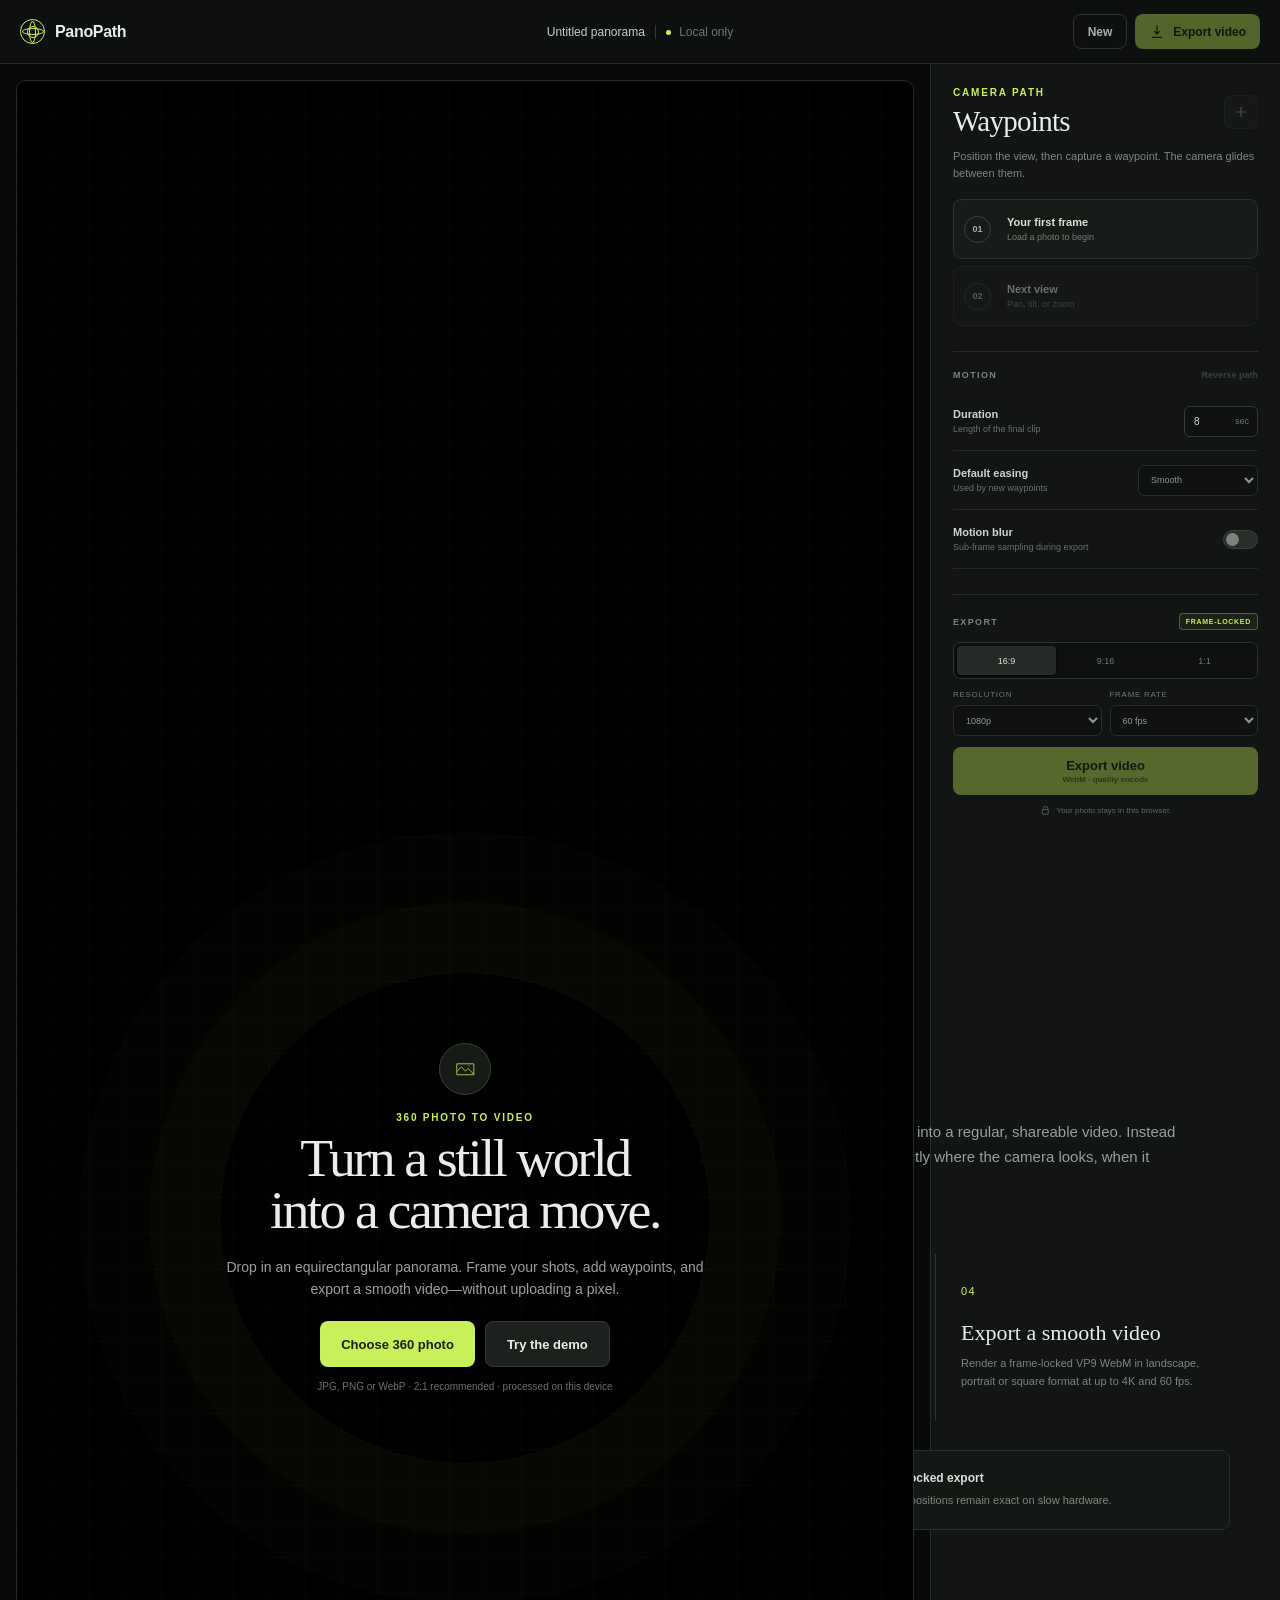
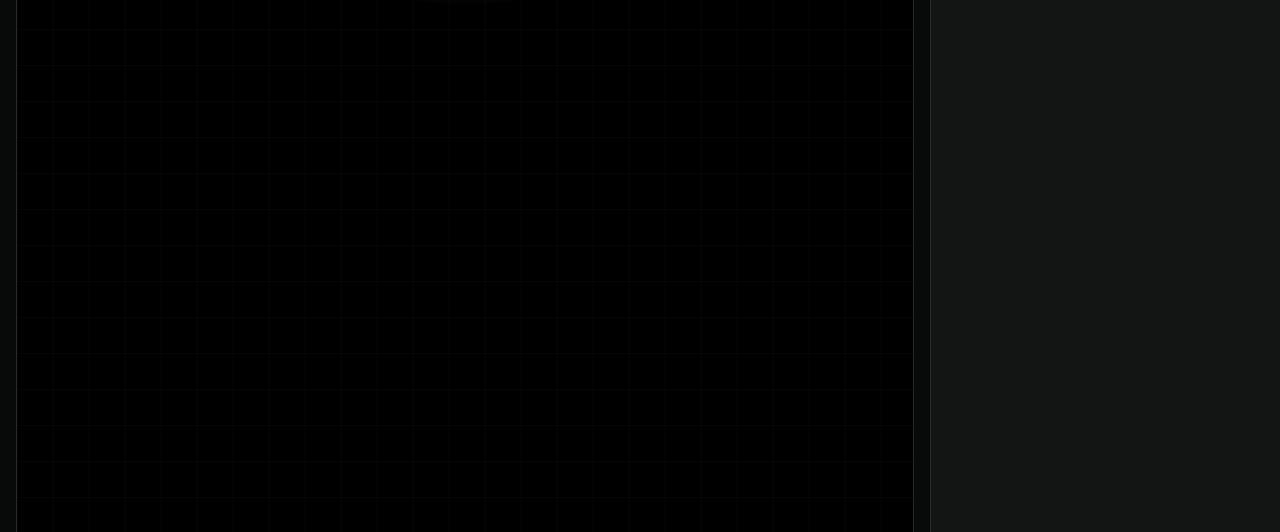
==== index.html @ 9b64aec5 "Initial release of PanoPath" ====
<!doctype html>
<html lang="en">
<head>
  <meta charset="UTF-8" />
  <meta name="viewport" content="width=device-width, initial-scale=1.0" />
  <meta name="theme-color" content="#0b0d0c" />
  <meta name="description" content="Convert a 360° panorama photo to a smooth video in your browser. Add pan, tilt, zoom and timed camera waypoints, then export up to 4K at 60 fps." />
  <meta name="robots" content="index,follow,max-image-preview:large,max-snippet:-1,max-video-preview:-1" />
  <meta property="og:type" content="website" />
  <meta property="og:site_name" content="PanoPath" />
  <meta property="og:title" content="360 Photo to Video Converter with Camera Waypoints" />
  <meta property="og:description" content="Create smooth pan, tilt and zoom videos from equirectangular 360° photos. Private, browser-based and free to use." />
  <meta name="twitter:card" content="summary" />
  <meta name="twitter:title" content="PanoPath — 360 Photo to Video Converter" />
  <meta name="twitter:description" content="Animate a 360° photo with precise camera waypoints and frame-locked video export." />
  <link rel="icon" href="/favicon.svg" type="image/svg+xml" />
  <link rel="manifest" href="/site.webmanifest" />
  <title>360 Photo to Video Converter with Waypoints — PanoPath</title>
  <link rel="stylesheet" href="styles.css" />
  <script type="application/ld+json">
  {
    "@context": "https://schema.org",
    "@type": "SoftwareApplication",
    "name": "PanoPath",
    "alternateName": "PanoPath 360 Photo Motion Studio",
    "description": "A private in-browser editor that converts equirectangular 360 degree photos into smooth conventional videos using timed pan, tilt, zoom and camera waypoints.",
    "applicationCategory": "MultimediaApplication",
    "applicationSubCategory": "Video editor",
    "operatingSystem": "Any operating system with a modern web browser",
    "browserRequirements": "Requires JavaScript and WebGL 2. WebCodecs is recommended for frame-locked export.",
    "isAccessibleForFree": true,
    "offers": { "@type": "Offer", "price": "0", "priceCurrency": "USD" },
    "featureList": [
      "360 photo to video conversion",
      "Pan, tilt and zoom camera waypoints",
      "Frame-locked VP9 WebM export",
      "Up to 4K resolution and 60 frames per second",
      "Local browser processing without photo uploads",
      "16:9, 9:16 and 1:1 output"
    ]
  }
  </script>
  <script type="application/ld+json">
  {
    "@context": "https://schema.org",
    "@type": "FAQPage",
    "mainEntity": [
      { "@type": "Question", "name": "How do I convert a 360 photo to a video?", "acceptedAnswer": { "@type": "Answer", "text": "Choose a 2:1 equirectangular panorama, frame the opening view, add camera waypoints for each pan, tilt or zoom, preview the motion path, and export the result as a WebM video." } },
      { "@type": "Question", "name": "Does PanoPath upload my 360 photo?", "acceptedAnswer": { "@type": "Answer", "text": "No. The panorama is decoded, rendered and encoded locally by your web browser. It is not uploaded to a server." } },
      { "@type": "Question", "name": "Why is the exported camera motion smooth?", "acceptedAnswer": { "@type": "Answer", "text": "On browsers with WebCodecs, every output frame is rendered at its exact timeline position before encoding. Slow hardware can increase export time without changing the camera timing." } },
      { "@type": "Question", "name": "What 360 photo format works best?", "acceptedAnswer": { "@type": "Answer", "text": "A 2:1 equirectangular JPG, PNG or WebP works best. Use a 4096 by 2048 source for HD output and an 8K source when reframing to a sharp 4K video." } }
    ]
  }
  </script>
</head>
<body>
  <header class="topbar">
    <a class="brand" href="#" aria-label="PanoPath home">
      <span class="brand-mark" aria-hidden="true"><span></span></span>
      <span>PanoPath</span>
    </a>
    <div class="topbar-center">
      <span class="project-name">Untitled panorama</span>
      <span class="saved"><i></i> Local only</span>
    </div>
    <div class="topbar-actions">
      <button class="button ghost small" id="newProjectButton" type="button">New</button>
      <button class="button primary small" id="exportTopButton" type="button" disabled>
        <svg viewBox="0 0 24 24" aria-hidden="true"><path d="M12 3v12m0 0 4-4m-4 4-4-4M5 20h14"/></svg>
        Export video
      </button>
    </div>
  </header>

  <main class="app-shell">
    <section class="workspace" aria-label="Panorama preview">
      <div class="viewer" id="viewer">
        <canvas id="glCanvas"></canvas>

        <div class="empty-state" id="emptyState">
          <div class="empty-icon" aria-hidden="true">
            <svg viewBox="0 0 48 48"><path d="M8 15h32v21H8zM8 29l8-8 8 8 5-5 11 11M31 19h.01"/></svg>
          </div>
          <p class="eyebrow">360 PHOTO TO VIDEO</p>
          <h1>Turn a still world<br/>into a camera move.</h1>
          <p class="empty-copy">Drop in an equirectangular panorama. Frame your shots, add waypoints, and export a smooth video—without uploading a pixel.</p>
          <div class="upload-actions">
            <button class="button primary large" id="chooseButton" type="button">Choose 360 photo</button>
            <button class="button secondary large" id="demoButton" type="button">Try the demo</button>
          </div>
          <p class="format-hint">JPG, PNG or WebP · 2:1 recommended · processed on this device</p>
        </div>

        <div class="drop-overlay" id="dropOverlay">
          <div><strong>Drop your panorama</strong><span>Nothing will be uploaded</span></div>
        </div>

        <div class="viewer-hud hidden" id="viewerHud">
          <div class="viewer-badge"><span class="pulse-dot"></span><span id="resolutionBadge">PANORAMA</span></div>
          <div class="frame-readout"><span id="yawReadout">0°</span><span id="pitchReadout">0°</span><span id="fovReadout">75° FOV</span></div>
          <div class="viewer-help">Drag to look · Scroll to zoom · Double-click to add a waypoint</div>
          <div class="viewer-actions">
            <button class="icon-button" id="resetViewButton" type="button" aria-label="Reset view" title="Reset view">
              <svg viewBox="0 0 24 24"><path d="M4 12a8 8 0 1 0 2.3-5.7L4 8.6M4 4v4.6h4.6"/></svg>
            </button>
            <button class="icon-button" id="fullscreenButton" type="button" aria-label="Fullscreen" title="Fullscreen">
              <svg viewBox="0 0 24 24"><path d="M8 3H3v5m13-5h5v5M8 21H3v-5m13 5h5v-5"/></svg>
            </button>
          </div>
        </div>
      </div>

      <div class="transport disabled" id="transport">
        <div class="transport-controls">
          <button class="transport-button" id="jumpStartButton" type="button" aria-label="Jump to start"><svg viewBox="0 0 24 24"><path d="M6 5v14M18 6l-8 6 8 6z"/></svg></button>
          <button class="play-button" id="playButton" type="button" aria-label="Play"><svg class="play-icon" viewBox="0 0 24 24"><path d="m9 6 9 6-9 6z"/></svg><svg class="pause-icon" viewBox="0 0 24 24"><path d="M9 6v12m6-12v12"/></svg></button>
          <div class="timecode"><span id="currentTime">00:00.0</span><em>/</em><span id="totalTime">00:08.0</span></div>
        </div>
        <div class="timeline-wrap">
          <div class="timeline-ruler" aria-hidden="true"><span>0s</span><span>2s</span><span>4s</span><span>6s</span><span>8s</span></div>
          <div class="timeline" id="timeline">
            <div class="timeline-fill" id="timelineFill"></div>
            <div class="waypoint-markers" id="waypointMarkers"></div>
            <input id="scrubber" type="range" min="0" max="8" value="0" step="0.001" aria-label="Timeline position" />
          </div>
        </div>
        <button class="zoom-fit" id="fitButton" type="button" title="Fit timeline"><svg viewBox="0 0 24 24"><path d="M8 3H3v5m13-5h5v5M8 21H3v-5m13 5h5v-5"/></svg></button>
      </div>
    </section>

    <aside class="inspector" aria-label="Motion editor">
      <div class="panel-heading">
        <div><p class="eyebrow">CAMERA PATH</p><h2>Waypoints</h2></div>
        <button class="icon-button light" id="addWaypointButton" type="button" aria-label="Add waypoint" title="Capture current view" disabled>
          <svg viewBox="0 0 24 24"><path d="M12 5v14M5 12h14"/></svg>
        </button>
      </div>
      <p class="panel-intro">Position the view, then capture a waypoint. The camera glides between them.</p>

      <div class="waypoint-list" id="waypointList">
        <div class="waypoint-placeholder"><span>01</span><div><strong>Your first frame</strong><p>Load a photo to begin</p></div></div>
        <div class="waypoint-placeholder muted"><span>02</span><div><strong>Next view</strong><p>Pan, tilt, or zoom</p></div></div>
      </div>

      <div class="motion-settings">
        <div class="section-label"><span>MOTION</span><button class="text-button" id="reverseButton" type="button" disabled>Reverse path</button></div>
        <label class="field-row" for="durationInput">
          <span><strong>Duration</strong><small>Length of the final clip</small></span>
          <span class="number-field"><input id="durationInput" type="number" min="2" max="60" step="0.5" value="8" disabled/><em>sec</em></span>
        </label>
        <label class="field-row" for="globalEase">
          <span><strong>Default easing</strong><small>Used by new waypoints</small></span>
          <select id="globalEase" disabled>
            <option value="smooth">Smooth</option>
            <option value="linear">Linear</option>
            <option value="easeInOut">Cinematic</option>
            <option value="hold">Hold, then move</option>
          </select>
        </label>
        <label class="toggle-row">
          <span><strong>Motion blur</strong><small>Sub-frame sampling during export</small></span>
          <input id="motionBlurToggle" type="checkbox" disabled/><i></i>
        </label>
      </div>

      <div class="export-settings">
        <div class="section-label"><span>EXPORT</span><span class="quality-pill">FRAME-LOCKED</span></div>
        <div class="segmented" id="aspectControl" aria-label="Aspect ratio">
          <button type="button" data-aspect="16:9" class="active" disabled>16:9</button>
          <button type="button" data-aspect="9:16" disabled>9:16</button>
          <button type="button" data-aspect="1:1" disabled>1:1</button>
        </div>
        <div class="export-grid">
          <label>Resolution<select id="resolutionSelect" disabled><option value="1080">1080p</option><option value="1440">1440p</option><option value="2160">4K</option></select></label>
          <label>Frame rate<select id="fpsSelect" disabled><option value="30">30 fps</option><option value="60" selected>60 fps</option></select></label>
        </div>
        <button class="button primary export-button" id="exportButton" type="button" disabled>
          <span>Export video</span><small id="exportEstimate">WebM · quality encode</small>
        </button>
        <p class="privacy-note"><svg viewBox="0 0 24 24"><path d="M7 10V8a5 5 0 0 1 10 0v2m-11 0h12v10H6z"/></svg>Your photo stays in this browser.</p>
      </div>
    </aside>
  </main>

  <section class="seo-content" aria-labelledby="about-title">
    <div class="seo-lead">
      <p class="eyebrow">FREE 360 PHOTO ANIMATOR</p>
      <h2 id="about-title">A camera path through a still panorama.</h2>
      <p>PanoPath converts a 2:1 equirectangular 360° photo into a regular, shareable video. Instead of accepting a fixed automatic spin, you choose exactly where the camera looks, when it moves and how closely it zooms.</p>
    </div>
    <div class="answer-grid">
      <article><span>01</span><h3>Load a 360° photo</h3><p>Choose a JPG, PNG or WebP panorama. The file stays on your device and is rendered with WebGL.</p></article>
      <article><span>02</span><h3>Add camera waypoints</h3><p>Drag to pan and tilt, scroll to zoom, then capture timed views along the video timeline.</p></article>
      <article><span>03</span><h3>Preview the movement</h3><p>Use smooth, linear, cinematic or hold easing to control the motion between each view.</p></article>
      <article><span>04</span><h3>Export a smooth video</h3><p>Render a frame-locked VP9 WebM in landscape, portrait or square format at up to 4K and 60 fps.</p></article>
    </div>
    <div class="feature-band">
      <div><strong>Private by design</strong><p>No account, cloud render or photo upload.</p></div>
      <div><strong>Waypoint control</strong><p>Animate pan, tilt, field of view and timing.</p></div>
      <div><strong>Frame-locked export</strong><p>Timeline positions remain exact on slow hardware.</p></div>
    </div>
    <div class="faq" aria-labelledby="faq-title">
      <p class="eyebrow">COMMON QUESTIONS</p>
      <h2 id="faq-title">360 photo to video FAQ</h2>
      <details><summary>How do I convert a 360 photo to a video?</summary><p>Choose a 2:1 equirectangular panorama, frame the opening view, add camera waypoints for each pan, tilt or zoom, preview the path, and export the result as a WebM video.</p></details>
      <details><summary>Does PanoPath upload my panorama?</summary><p>No. Decoding, WebGL rendering and video encoding happen locally in your browser. Closing the page discards the photo.</p></details>
      <details><summary>How does PanoPath prevent stuttering?</summary><p>In browsers with WebCodecs, each output frame is rendered at its exact timeline position. The export may take longer on slower hardware, but the intended camera timing does not change.</p></details>
      <details><summary>What image resolution should I use?</summary><p>A 4096×2048 panorama is a good source for HD output. For a sharp 4K reframed video, use an 8K equirectangular source because the virtual camera sees only part of the sphere at once.</p></details>
      <details><summary>Which browsers provide the best export?</summary><p>Current Chrome and Edge releases provide the preferred frame-locked WebCodecs path. Other browsers use a real-time compatibility encoder when available.</p></details>
    </div>
  </section>

  <input id="fileInput" type="file" accept="image/jpeg,image/png,image/webp" hidden />

  <dialog id="exportDialog" class="export-dialog">
    <div class="dialog-head"><div><p class="eyebrow">RENDER QUEUE</p><h2 id="exportDialogTitle">Rendering your path</h2></div><button class="icon-button light" id="closeDialogButton" type="button" aria-label="Close"><svg viewBox="0 0 24 24"><path d="M6 6l12 12M18 6 6 18"/></svg></button></div>
    <div class="render-preview"><canvas id="exportPreview"></canvas><div class="render-scan"></div><span id="renderFrameLabel">Preparing encoder…</span></div>
    <div class="progress-track"><div id="exportProgress"></div></div>
    <div class="render-stats"><span id="exportPercent">0%</span><span id="exportStatus">Checking browser encoder</span></div>
    <p class="render-note" id="renderNote">Every frame is rendered at its exact timeline position, so playback stays smooth even if encoding takes longer.</p>
    <div class="dialog-actions">
      <button class="button secondary" id="cancelExportButton" type="button">Cancel</button>
      <a class="button primary hidden" id="downloadButton" download="panopath-video.webm">Download video</a>
    </div>
  </dialog>

  <div class="toast" id="toast" role="status" aria-live="polite"></div>
  <noscript><p class="noscript">PanoPath needs JavaScript to render and encode your 360° photo locally.</p></noscript>
  <script src="app.js"></script>
</body>
</html>
---- styles.css ----
:root {
  color-scheme: dark;
  --ink: #e9eee9;
  --muted: #8e9790;
  --line: #292e2b;
  --panel: #121513;
  --panel-2: #181c19;
  --black: #090b0a;
  --lime: #c8f05a;
  --lime-strong: #b9e543;
  --lime-ink: #182006;
  --serif: Georgia, "Times New Roman", serif;
  --sans: Inter, ui-sans-serif, -apple-system, BlinkMacSystemFont, "Segoe UI", sans-serif;
}

* { box-sizing: border-box; }
html, body { margin: 0; min-height: 100%; background: var(--black); color: var(--ink); font-family: var(--sans); }
html { scroll-behavior: smooth; }
body { overflow-x: hidden; }
button, input, select { font: inherit; }
button, a { -webkit-tap-highlight-color: transparent; }
button:focus-visible, a:focus-visible, input:focus-visible, select:focus-visible { outline: 2px solid var(--lime); outline-offset: 2px; }
.hidden { display: none !important; }

.topbar { height: 64px; display: grid; grid-template-columns: 1fr auto 1fr; align-items: center; padding: 0 20px; border-bottom: 1px solid var(--line); background: #0d100e; position: relative; z-index: 10; }
.brand { display: inline-flex; width: fit-content; align-items: center; gap: 10px; color: var(--ink); text-decoration: none; font-weight: 760; letter-spacing: -.02em; }
.brand-mark { width: 25px; height: 25px; border: 1.5px solid var(--lime); border-radius: 50%; display: grid; place-items: center; position: relative; }
.brand-mark::before, .brand-mark::after, .brand-mark span { content: ""; display: block; position: absolute; border: 1px solid var(--lime); border-radius: 50%; }
.brand-mark::before { width: 5px; height: 20px; }
.brand-mark::after { width: 20px; height: 5px; }
.brand-mark span { width: 12px; height: 12px; }
.topbar-center { display: flex; align-items: center; gap: 10px; font-size: 12px; }
.project-name { color: #c8cec9; }
.saved { color: #707871; border-left: 1px solid #343934; padding-left: 10px; }
.saved i { width: 5px; height: 5px; display: inline-block; background: var(--lime); border-radius: 50%; margin: 0 5px 1px 0; }
.topbar-actions { justify-self: end; display: flex; gap: 8px; }

.button { border: 0; border-radius: 8px; min-height: 40px; padding: 0 17px; display: inline-flex; align-items: center; justify-content: center; gap: 8px; cursor: pointer; text-decoration: none; font-weight: 700; font-size: 13px; transition: .18s ease; }
.button:hover:not(:disabled) { transform: translateY(-1px); filter: brightness(1.05); }
.button:active:not(:disabled) { transform: translateY(0); }
.button:disabled { opacity: .38; cursor: not-allowed; }
.button svg { width: 16px; fill: none; stroke: currentColor; stroke-width: 1.8; stroke-linecap: round; stroke-linejoin: round; }
.button.primary { color: var(--lime-ink); background: var(--lime); }
.button.secondary { color: var(--ink); background: #1c211d; border: 1px solid #353b36; }
.button.ghost { color: #aab1ab; background: transparent; border: 1px solid #303531; }
.button.small { min-height: 35px; padding: 0 14px; font-size: 12px; }
.button.large { min-height: 46px; padding: 0 21px; }

.app-shell { height: calc(100vh - 64px); display: grid; grid-template-columns: minmax(0, 1fr) 350px; }
.workspace { min-width: 0; display: grid; grid-template-rows: minmax(0, 1fr) 108px; background: #080a09; }
.viewer { margin: 16px 16px 0; position: relative; overflow: hidden; border-radius: 10px; background: radial-gradient(circle at 50% 40%, #202620, #0a0c0b 64%); border: 1px solid #252a26; isolation: isolate; }
.viewer::after { content: ""; position: absolute; inset: 0; pointer-events: none; box-shadow: inset 0 0 90px rgba(0,0,0,.25); z-index: 3; }
#glCanvas { display: block; width: 100%; height: 100%; cursor: grab; }
#glCanvas:active { cursor: grabbing; }
.empty-state { position: absolute; inset: 0; display: flex; flex-direction: column; align-items: center; justify-content: center; text-align: center; z-index: 4; padding: 40px; background-image: linear-gradient(rgba(255,255,255,.018) 1px, transparent 1px), linear-gradient(90deg, rgba(255,255,255,.018) 1px, transparent 1px); background-size: 36px 36px; }
.empty-state::before { content: ""; position: absolute; width: 490px; height: 490px; border: 1px solid rgba(200,240,90,.06); border-radius: 50%; box-shadow: 0 0 0 70px rgba(200,240,90,.018), 0 0 0 140px rgba(200,240,90,.012); pointer-events: none; }
.empty-state > * { position: relative; }
.empty-icon { width: 52px; height: 52px; display: grid; place-items: center; border-radius: 50%; border: 1px solid #394035; background: #151a15; margin-bottom: 17px; color: var(--lime); }
.empty-icon svg { width: 25px; fill: none; stroke: currentColor; stroke-width: 1.5; stroke-linejoin: round; stroke-linecap: round; }
.eyebrow { margin: 0 0 9px; color: var(--lime); font-size: 10px; font-weight: 800; letter-spacing: .18em; }
.empty-state h1 { margin: 0; font-family: var(--serif); font-weight: 400; font-size: clamp(36px, 4.2vw, 60px); line-height: .98; letter-spacing: -.045em; }
.empty-copy { color: #9aa29b; max-width: 490px; line-height: 1.55; font-size: 14px; margin: 20px 0 21px; }
.upload-actions { display: flex; gap: 10px; }
.format-hint { color: #687069; font-size: 10px; margin: 14px 0 0; }
.drop-overlay { display: none; position: absolute; inset: 14px; z-index: 9; border: 2px dashed var(--lime); border-radius: 10px; background: rgba(10, 13, 10, .9); place-items: center; color: var(--ink); }
.drop-overlay.visible { display: grid; }
.drop-overlay div { display: flex; flex-direction: column; align-items: center; gap: 8px; }
.drop-overlay strong { font: 34px/1 var(--serif); }
.drop-overlay span { color: var(--muted); font-size: 12px; }
.viewer-hud { position: absolute; inset: 0; z-index: 4; pointer-events: none; }
.viewer-badge, .frame-readout, .viewer-help { position: absolute; background: rgba(9,11,10,.66); backdrop-filter: blur(10px); border: 1px solid rgba(255,255,255,.11); border-radius: 6px; color: #d7ddd8; font-size: 9px; font-weight: 750; letter-spacing: .08em; }
.viewer-badge { top: 14px; left: 14px; padding: 7px 9px; display: flex; gap: 7px; align-items: center; }
.pulse-dot { width: 5px; height: 5px; border-radius: 50%; background: var(--lime); box-shadow: 0 0 8px var(--lime); }
.frame-readout { top: 14px; right: 14px; padding: 7px 9px; display: flex; gap: 9px; }
.frame-readout span + span { border-left: 1px solid #535953; padding-left: 9px; }
.viewer-help { left: 50%; bottom: 15px; transform: translateX(-50%); padding: 7px 10px; color: #9aa19b; letter-spacing: 0; font-weight: 500; white-space: nowrap; }
.viewer-actions { pointer-events: auto; position: absolute; right: 14px; bottom: 14px; display: flex; gap: 6px; }
.icon-button { width: 34px; height: 34px; border-radius: 7px; border: 1px solid rgba(255,255,255,.13); background: rgba(8,10,9,.68); color: #cbd1cc; display: grid; place-items: center; cursor: pointer; }
.icon-button:hover:not(:disabled) { color: var(--lime); border-color: rgba(200,240,90,.45); }
.icon-button:disabled { opacity: .3; cursor: not-allowed; }
.icon-button svg, .transport svg, .zoom-fit svg, .privacy-note svg { width: 16px; fill: none; stroke: currentColor; stroke-width: 1.8; stroke-linecap: round; stroke-linejoin: round; }
.icon-button.light { background: #1d221e; border-color: #343a35; }

.transport { display: grid; grid-template-columns: 190px minmax(0, 1fr) 42px; align-items: center; gap: 14px; padding: 14px 18px 18px; border-top: 1px solid #1d211e; transition: opacity .2s; }
.transport.disabled { opacity: .35; pointer-events: none; }
.transport-controls { display: flex; align-items: center; gap: 8px; }
.transport-button, .play-button, .zoom-fit { border: 1px solid #333934; color: #bec5bf; background: #141815; cursor: pointer; display: grid; place-items: center; }
.transport-button { width: 30px; height: 30px; border-radius: 50%; }
.play-button { width: 39px; height: 39px; border-radius: 50%; color: var(--lime-ink); background: var(--lime); border-color: var(--lime); }
.play-button svg { width: 17px; stroke-width: 2; }
.play-button .pause-icon { display: none; }
.play-button.playing .play-icon { display: none; }
.play-button.playing .pause-icon { display: block; }
.timecode { display: flex; gap: 5px; font-size: 10px; font-variant-numeric: tabular-nums; color: #d3d9d4; }
.timecode em { font-style: normal; color: #5f675f; }
.timeline-wrap { min-width: 0; }
.timeline-ruler { display: flex; justify-content: space-between; color: #606760; font-size: 8px; padding: 0 1px 8px; }
.timeline { height: 25px; position: relative; border-radius: 4px; background: #1b201c; border: 1px solid #2a302b; }
.timeline::before { content: ""; position: absolute; inset: 0; opacity: .23; background: repeating-linear-gradient(90deg, transparent 0, transparent calc(12.5% - 1px), #737b74 calc(12.5% - 1px), #737b74 12.5%); }
.timeline-fill { position: absolute; left: 0; top: 0; bottom: 0; width: 0; background: linear-gradient(90deg, rgba(200,240,90,.16), rgba(200,240,90,.05)); border-right: 1px solid var(--lime); }
.timeline input { position: absolute; inset: -7px 0; width: 100%; margin: 0; opacity: 0; cursor: ew-resize; }
.waypoint-markers { position: absolute; inset: 0; pointer-events: none; }
.timeline-marker { position: absolute; top: 50%; width: 11px; height: 11px; background: #0d100e; border: 2px solid var(--lime); transform: translate(-50%,-50%) rotate(45deg); }
.timeline-marker.active { background: var(--lime); box-shadow: 0 0 0 3px rgba(200,240,90,.15); }
.zoom-fit { width: 31px; height: 31px; border-radius: 6px; }

.inspector { min-width: 0; overflow-y: auto; border-left: 1px solid var(--line); background: var(--panel); padding: 23px 22px 28px; scrollbar-width: thin; scrollbar-color: #333934 transparent; }
.panel-heading { display: flex; justify-content: space-between; align-items: center; }
.panel-heading h2, .dialog-head h2 { margin: 0; font: 29px/1 var(--serif); font-weight: 400; letter-spacing: -.025em; }
.panel-intro { color: #7f8880; font-size: 11px; line-height: 1.5; margin: 12px 0 18px; }
.waypoint-list { display: flex; flex-direction: column; gap: 7px; }
.waypoint-placeholder, .waypoint-card { min-height: 60px; border: 1px solid #2c322d; background: #171b18; border-radius: 8px; display: grid; grid-template-columns: 34px minmax(0,1fr) auto; align-items: center; padding: 9px 10px; gap: 9px; }
.waypoint-placeholder.muted { opacity: .45; }
.waypoint-placeholder > span, .waypoint-index { width: 27px; height: 27px; display: grid; place-items: center; border-radius: 50%; border: 1px solid #3b423c; color: #aab1ab; font-size: 9px; font-weight: 800; }
.waypoint-placeholder strong, .waypoint-card strong { font-size: 11px; display: block; color: #dce1dc; }
.waypoint-placeholder p, .waypoint-card p { font-size: 9px; color: #747c75; margin: 4px 0 0; }
.waypoint-card { cursor: pointer; transition: border-color .15s, background .15s; }
.waypoint-card:hover { border-color: #424943; }
.waypoint-card.active { border-color: rgba(200,240,90,.55); background: #1b2119; box-shadow: inset 2px 0 var(--lime); }
.waypoint-card.active .waypoint-index { background: var(--lime); color: var(--lime-ink); border-color: var(--lime); }
.waypoint-time { width: 51px; color: #9fa7a0; font-size: 9px; text-align: right; font-variant-numeric: tabular-nums; }
.waypoint-actions { grid-column: 2 / 4; display: none; grid-template-columns: repeat(3, 1fr) auto; gap: 5px; padding-top: 7px; border-top: 1px solid #2b302c; }
.waypoint-card.active .waypoint-actions { display: grid; }
.waypoint-actions label { color: #687069; font-size: 8px; text-transform: uppercase; letter-spacing: .08em; }
.waypoint-actions input { margin-top: 4px; width: 100%; height: 27px; border: 1px solid #323833; border-radius: 5px; background: #0f1210; color: #cdd3ce; padding: 0 6px; font-size: 9px; }
.waypoint-delete { align-self: end; width: 27px; height: 27px; border-radius: 5px; border: 1px solid #3b3232; background: #1b1515; color: #aa7777; cursor: pointer; }
.waypoint-delete:hover { color: #f0a0a0; }
.motion-settings, .export-settings { margin-top: 25px; padding-top: 18px; border-top: 1px solid #292e2a; }
.section-label { display: flex; justify-content: space-between; align-items: center; font-size: 9px; font-weight: 800; letter-spacing: .15em; color: #7c847d; margin-bottom: 12px; }
.text-button { padding: 0; border: 0; background: none; color: #899189; font-size: 9px; cursor: pointer; }
.text-button:hover:not(:disabled) { color: var(--lime); }
.text-button:disabled { opacity: .35; }
.field-row, .toggle-row { min-height: 59px; display: flex; align-items: center; justify-content: space-between; border-bottom: 1px solid #242925; gap: 15px; }
.field-row > span:first-child, .toggle-row > span:first-child { display: flex; flex-direction: column; gap: 4px; }
.field-row strong, .toggle-row strong { font-size: 11px; font-weight: 650; color: #ced4cf; }
.field-row small, .toggle-row small { color: #69716a; font-size: 9px; }
.number-field { width: 74px; height: 31px; display: flex; align-items: center; border: 1px solid #343a35; background: #0f1210; border-radius: 6px; overflow: hidden; }
.number-field input { min-width: 0; width: 100%; height: 100%; border: 0; background: none; color: #d6dcd7; padding: 0 0 0 9px; font-size: 10px; }
.number-field em { padding-right: 8px; color: #6d756e; font-size: 9px; font-style: normal; }
select { height: 31px; border: 1px solid #343a35; border-radius: 6px; color: #c9d0ca; background: #0f1210; padding: 0 24px 0 8px; font-size: 9px; }
.toggle-row input { display: none; }
.toggle-row > i { width: 35px; height: 19px; border-radius: 20px; background: #292e2a; border: 1px solid #3b423c; position: relative; transition: .2s; }
.toggle-row > i::after { content: ""; position: absolute; width: 13px; height: 13px; left: 2px; top: 2px; border-radius: 50%; background: #7c847d; transition: .2s; }
.toggle-row input:checked + i { background: var(--lime); border-color: var(--lime); }
.toggle-row input:checked + i::after { transform: translateX(16px); background: #172006; }
.quality-pill { color: var(--lime); border: 1px solid rgba(200,240,90,.3); background: rgba(200,240,90,.06); padding: 4px 6px; border-radius: 4px; font-size: 7px; letter-spacing: .1em; }
.segmented { display: grid; grid-template-columns: repeat(3, 1fr); padding: 3px; background: #0e110f; border: 1px solid #2c322d; border-radius: 7px; }
.segmented button { height: 29px; border: 0; border-radius: 4px; background: transparent; color: #747c75; font-size: 9px; cursor: pointer; }
.segmented button.active { color: #dbe1dc; background: #252b26; box-shadow: 0 1px 3px #000; }
.export-grid { display: grid; grid-template-columns: 1fr 1fr; gap: 8px; margin: 11px 0; }
.export-grid label { display: flex; flex-direction: column; gap: 6px; color: #707871; font-size: 8px; text-transform: uppercase; letter-spacing: .09em; }
.export-grid select { width: 100%; }
.export-button { width: 100%; min-height: 48px; flex-direction: column; gap: 2px; }
.export-button small { font-size: 8px; opacity: .65; font-weight: 650; }
.privacy-note { margin: 10px 0 0; display: flex; align-items: center; justify-content: center; gap: 6px; color: #606860; font-size: 8px; }
.privacy-note svg { width: 11px; }

.export-dialog { width: min(540px, calc(100vw - 30px)); border: 1px solid #394039; background: #121513; color: var(--ink); padding: 22px; border-radius: 12px; box-shadow: 0 28px 100px rgba(0,0,0,.72); }
.export-dialog::backdrop { background: rgba(3,5,4,.78); backdrop-filter: blur(7px); }
.dialog-head { display: flex; justify-content: space-between; align-items: flex-start; margin-bottom: 18px; }
.render-preview { height: 230px; border-radius: 8px; background: #080a09; position: relative; overflow: hidden; border: 1px solid #292f2a; }
.render-preview canvas { width: 100%; height: 100%; object-fit: contain; display: block; }
.render-preview > span { position: absolute; left: 11px; bottom: 10px; padding: 5px 7px; background: rgba(4,6,5,.7); border-radius: 4px; color: #cdd3ce; font-size: 8px; font-variant-numeric: tabular-nums; }
.render-scan { position: absolute; height: 1px; left: 0; right: 0; top: 0; background: linear-gradient(90deg, transparent, var(--lime), transparent); box-shadow: 0 0 12px var(--lime); animation: scan 2.2s linear infinite; opacity: .55; }
@keyframes scan { from { transform: translateY(0); } to { transform: translateY(230px); } }
.progress-track { height: 5px; background: #292e2a; border-radius: 5px; overflow: hidden; margin-top: 17px; }
.progress-track div { height: 100%; width: 0; background: var(--lime); transition: width .12s linear; }
.render-stats { display: flex; justify-content: space-between; margin-top: 8px; color: #969e97; font-size: 9px; }
.render-note { color: #69716a; font-size: 10px; line-height: 1.5; margin: 17px 0; }
.dialog-actions { display: flex; justify-content: flex-end; gap: 8px; }
.toast { position: fixed; z-index: 30; left: 50%; bottom: 22px; transform: translate(-50%, 20px); color: #dce2dd; background: #202520; border: 1px solid #3c443d; box-shadow: 0 10px 40px #000; padding: 10px 14px; border-radius: 7px; font-size: 11px; opacity: 0; pointer-events: none; transition: .2s ease; }
.toast.show { opacity: 1; transform: translate(-50%,0); }
.seo-content { border-top: 1px solid var(--line); background: #0d100e; padding: 92px max(24px, calc((100vw - 1180px)/2)) 110px; }
.seo-lead { display: grid; grid-template-columns: .8fr 1.2fr; column-gap: 70px; align-items: end; margin-bottom: 58px; }
.seo-lead .eyebrow { grid-column: 1 / -1; }
.seo-lead h2, .faq h2 { margin: 0; font: 400 clamp(34px,5vw,62px)/.98 var(--serif); letter-spacing: -.045em; }
.seo-lead > p:last-child { margin: 0; color: #98a099; font-size: 15px; line-height: 1.7; max-width: 620px; }
.answer-grid { display: grid; grid-template-columns: repeat(4,1fr); border-top: 1px solid #313631; border-bottom: 1px solid #313631; }
.answer-grid article { padding: 27px 25px 30px 0; }
.answer-grid article + article { border-left: 1px solid #313631; padding-left: 25px; }
.answer-grid span { color: var(--lime); font: 11px/1 var(--sans); letter-spacing: .12em; }
.answer-grid h3 { margin: 22px 0 10px; font: 400 22px/1.1 var(--serif); }
.answer-grid p, .feature-band p { margin: 0; color: #7d857e; font-size: 11px; line-height: 1.6; }
.feature-band { margin: 28px 0 100px; display: grid; grid-template-columns: repeat(3,1fr); gap: 12px; }
.feature-band div { border: 1px solid #2b302c; border-radius: 9px; padding: 20px; background: #141815; }
.feature-band strong { display: block; color: #d9dfda; font-size: 12px; margin-bottom: 7px; }
.faq { max-width: 850px; margin: 0 auto; }
.faq h2 { margin-bottom: 35px; }
.faq details { border-top: 1px solid #303530; padding: 19px 0; }
.faq details:last-child { border-bottom: 1px solid #303530; }
.faq summary { color: #d9dfda; font-size: 14px; font-weight: 650; cursor: pointer; list-style-position: outside; margin-left: 18px; }
.faq details p { color: #8d958e; font-size: 12px; line-height: 1.7; max-width: 720px; margin: 13px 0 0 18px; }
.noscript { position: fixed; inset: auto 20px 20px; z-index: 50; background: #301c1c; border: 1px solid #744; color: #f0dada; padding: 14px; border-radius: 8px; }

@media (max-width: 900px) {
  .topbar { grid-template-columns: 1fr auto; }
  .topbar-center { display: none; }
  .app-shell { height: auto; display: flex; flex-direction: column; }
  .workspace { height: 72vh; min-height: 550px; grid-template-rows: minmax(0,1fr) 96px; }
  .inspector { border-left: 0; border-top: 1px solid var(--line); overflow: visible; }
  .seo-lead { grid-template-columns: 1fr; gap: 22px; }
  .answer-grid { grid-template-columns: 1fr 1fr; }
  .answer-grid article:nth-child(3) { border-left: 0; border-top: 1px solid #313631; }
  .answer-grid article:nth-child(4) { border-top: 1px solid #313631; }
}
@media (max-width: 560px) {
  .topbar { padding: 0 12px; }
  .topbar-actions .ghost { display: none; }
  .viewer { margin: 8px 8px 0; }
  .empty-state { padding: 24px; }
  .empty-state h1 { font-size: 36px; }
  .upload-actions { flex-direction: column; width: 100%; max-width: 270px; }
  .transport { grid-template-columns: 1fr; gap: 8px; padding: 8px 14px; }
  .timeline-wrap { order: -1; }
  .zoom-fit { display: none; }
  .viewer-help { display: none; }
  .frame-readout { top: auto; right: auto; left: 14px; bottom: 14px; }
  .seo-content { padding-top: 65px; }
  .answer-grid, .feature-band { grid-template-columns: 1fr; }
  .answer-grid article + article { border-left: 0; border-top: 1px solid #313631; padding-left: 0; }
  .feature-band { margin-bottom: 72px; }
}
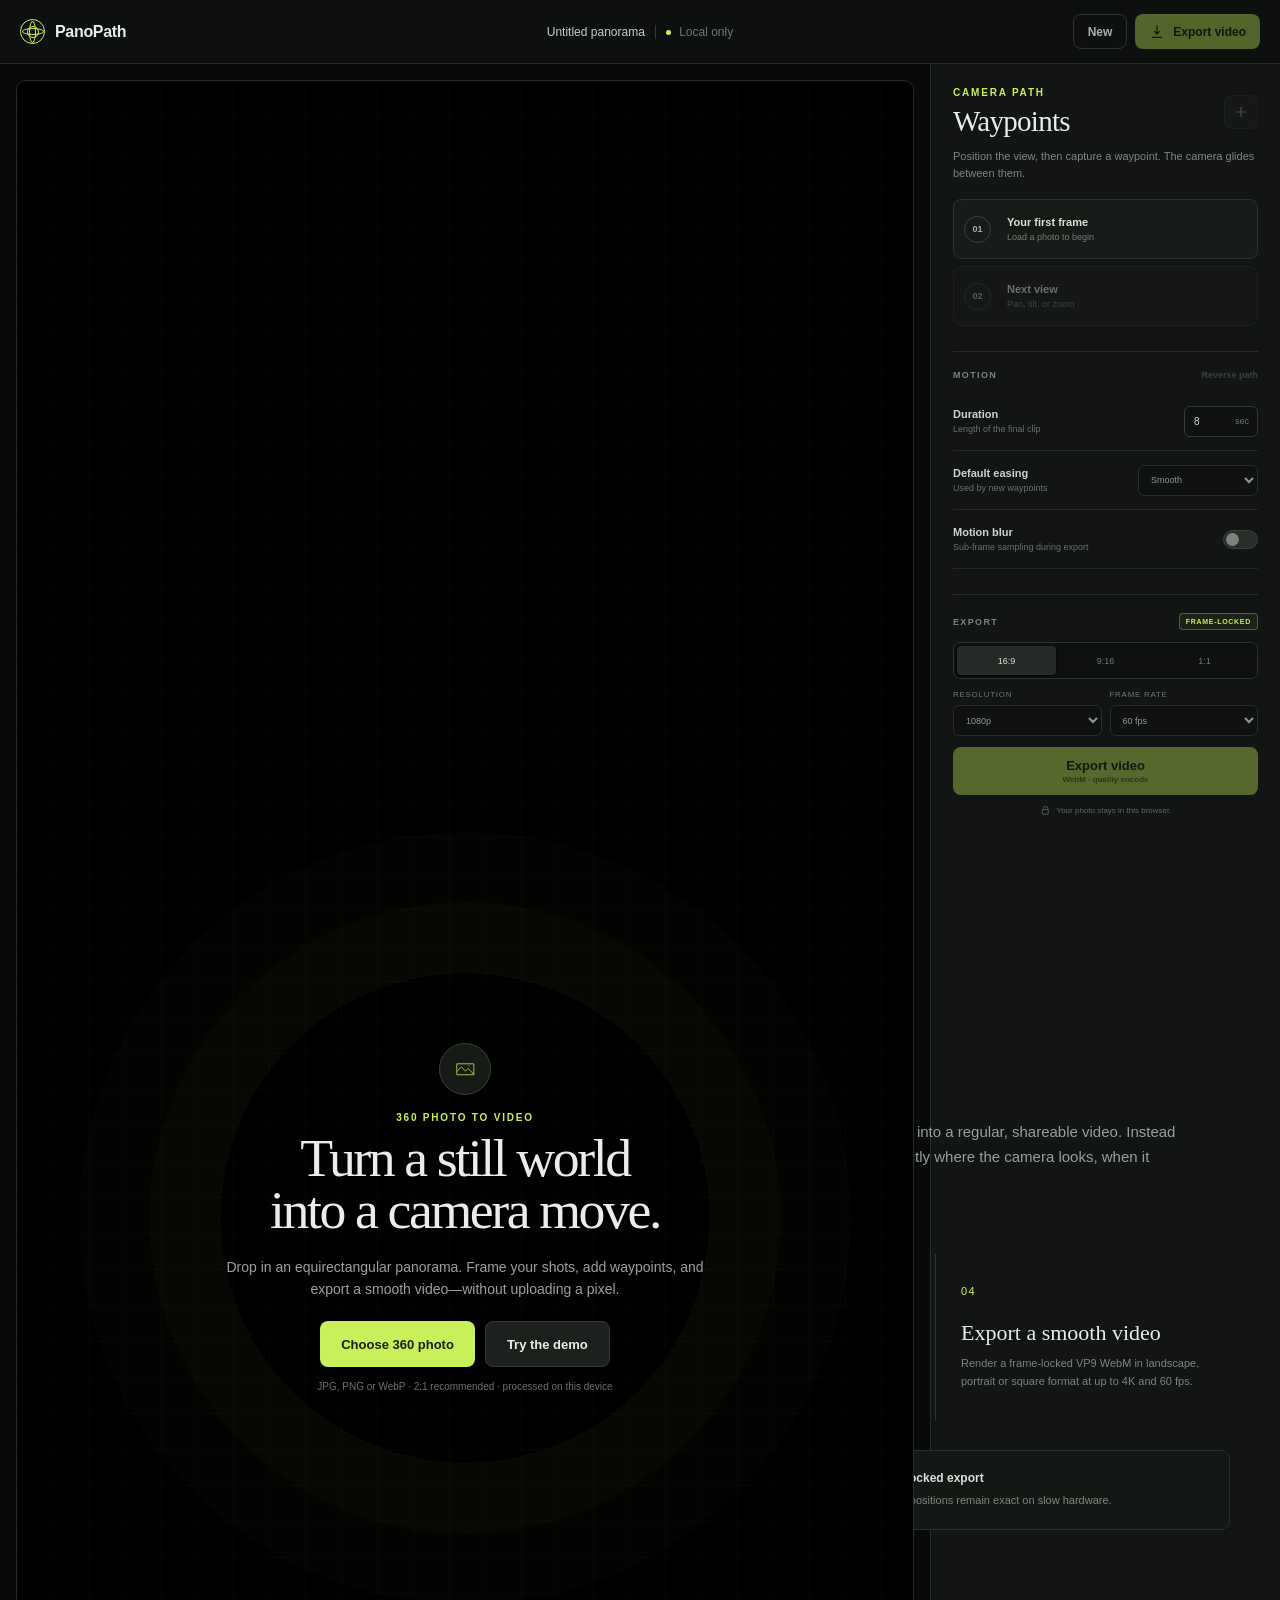
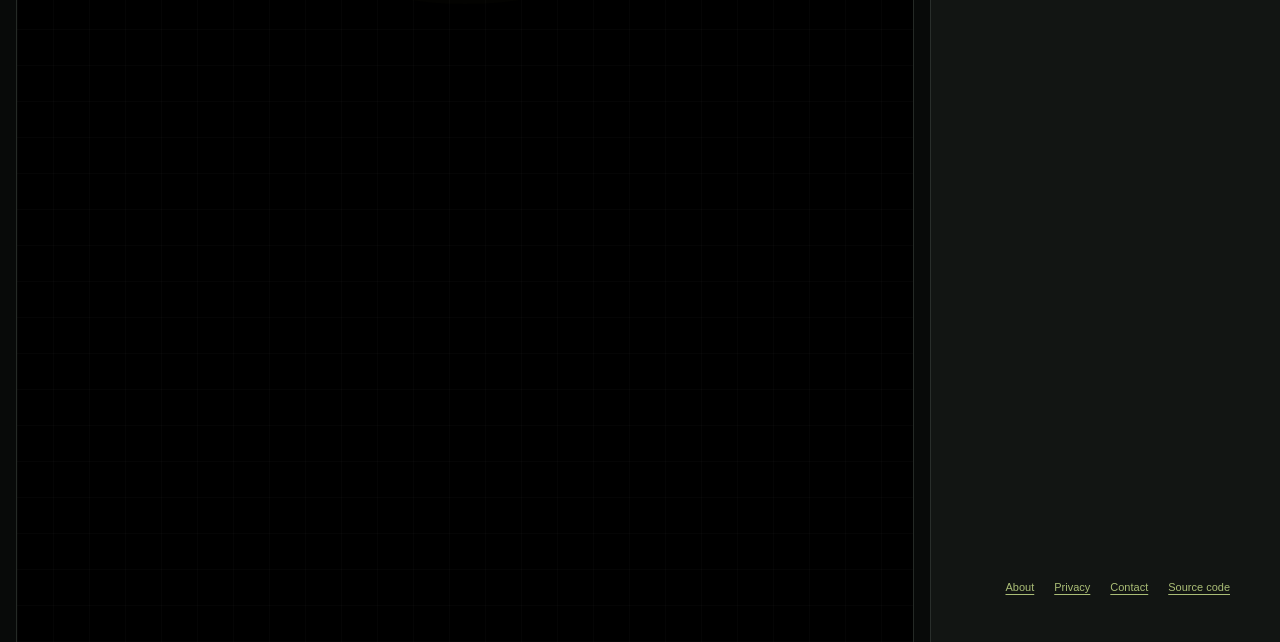
==== commit 31023006: "Improve SEO, favicons, and agent discovery" ====
--- a/index.html
+++ b/index.html
@@ -7,13 +7,23 @@
   <meta name="description" content="Convert a 360° panorama photo to a smooth video in your browser. Add pan, tilt, zoom and timed camera waypoints, then export up to 4K at 60 fps." />
   <meta name="robots" content="index,follow,max-image-preview:large,max-snippet:-1,max-video-preview:-1" />
   <meta property="og:type" content="website" />
+  <meta property="og:url" content="https://panopath.prabalbanerjee.xyz/" />
   <meta property="og:site_name" content="PanoPath" />
   <meta property="og:title" content="360 Photo to Video Converter with Camera Waypoints" />
   <meta property="og:description" content="Create smooth pan, tilt and zoom videos from equirectangular 360° photos. Private, browser-based and free to use." />
-  <meta name="twitter:card" content="summary" />
+  <meta property="og:image" content="https://panopath.prabalbanerjee.xyz/og-image.png" />
+  <meta property="og:image:width" content="1200" />
+  <meta property="og:image:height" content="630" />
+  <meta property="og:image:alt" content="PanoPath 360 photo to video waypoint editor" />
+  <meta name="twitter:card" content="summary_large_image" />
   <meta name="twitter:title" content="PanoPath — 360 Photo to Video Converter" />
   <meta name="twitter:description" content="Animate a 360° photo with precise camera waypoints and frame-locked video export." />
+  <meta name="twitter:image" content="https://panopath.prabalbanerjee.xyz/og-image.png" />
+  <link rel="canonical" href="https://panopath.prabalbanerjee.xyz/" />
   <link rel="icon" href="/favicon.svg" type="image/svg+xml" />
+  <link rel="icon" href="/favicon-32.png" type="image/png" sizes="32x32" />
+  <link rel="shortcut icon" href="/favicon.ico" />
+  <link rel="apple-touch-icon" href="/apple-touch-icon.png" sizes="180x180" />
   <link rel="manifest" href="/site.webmanifest" />
   <title>360 Photo to Video Converter with Waypoints — PanoPath</title>
   <link rel="stylesheet" href="styles.css" />
@@ -23,12 +33,16 @@
     "@type": "SoftwareApplication",
     "name": "PanoPath",
     "alternateName": "PanoPath 360 Photo Motion Studio",
+    "url": "https://panopath.prabalbanerjee.xyz/",
+    "image": "https://panopath.prabalbanerjee.xyz/og-image.png",
     "description": "A private in-browser editor that converts equirectangular 360 degree photos into smooth conventional videos using timed pan, tilt, zoom and camera waypoints.",
     "applicationCategory": "MultimediaApplication",
     "applicationSubCategory": "Video editor",
     "operatingSystem": "Any operating system with a modern web browser",
     "browserRequirements": "Requires JavaScript and WebGL 2. WebCodecs is recommended for frame-locked export.",
     "isAccessibleForFree": true,
+    "author": { "@type": "Person", "name": "Prabal Banerjee", "url": "https://prabalbanerjee.xyz/" },
+    "sameAs": "https://github.com/prabal-banerjee/panopath",
     "offers": { "@type": "Offer", "price": "0", "priceCurrency": "USD" },
     "featureList": [
       "360 photo to video conversion",
@@ -38,6 +52,22 @@
       "Local browser processing without photo uploads",
       "16:9, 9:16 and 1:1 output"
     ]
+  }
+  </script>
+  <script type="application/ld+json">
+  {
+    "@context": "https://schema.org",
+    "@type": "WebSite",
+    "name": "PanoPath",
+    "alternateName": "PanoPath 360 Photo Motion Studio",
+    "url": "https://panopath.prabalbanerjee.xyz/",
+    "description": "A free browser-based 360 photo to video converter with camera waypoints.",
+    "creator": {
+      "@type": "Person",
+      "name": "Prabal Banerjee",
+      "url": "https://prabalbanerjee.xyz/",
+      "sameAs": ["https://github.com/prabal-banerjee", "https://x.com/prabalbanerjee"]
+    }
   }
   </script>
   <script type="application/ld+json">
@@ -210,6 +240,11 @@
     </div>
   </section>
 
+  <footer class="site-footer">
+    <div><strong>PanoPath</strong><span>A free project by <a href="https://prabalbanerjee.xyz/" rel="author">Prabal Banerjee</a>.</span></div>
+    <nav aria-label="Project information"><a href="/about">About</a><a href="/privacy">Privacy</a><a href="/contact">Contact</a><a href="https://github.com/prabal-banerjee/panopath" rel="noopener">Source code</a></nav>
+  </footer>
+
   <input id="fileInput" type="file" accept="image/jpeg,image/png,image/webp" hidden />
 
   <dialog id="exportDialog" class="export-dialog">
--- a/styles.css
+++ b/styles.css
@@ -191,6 +191,20 @@
 .faq summary { color: #d9dfda; font-size: 14px; font-weight: 650; cursor: pointer; list-style-position: outside; margin-left: 18px; }
 .faq details p { color: #8d958e; font-size: 12px; line-height: 1.7; max-width: 720px; margin: 13px 0 0 18px; }
 .noscript { position: fixed; inset: auto 20px 20px; z-index: 50; background: #301c1c; border: 1px solid #744; color: #f0dada; padding: 14px; border-radius: 8px; }
+.site-footer { min-height: 110px; padding: 30px max(24px, calc((100vw - 1180px)/2)); display: flex; align-items: center; justify-content: space-between; gap: 25px; border-top: 1px solid var(--line); color: #737b74; background: #090b0a; font-size: 11px; }
+.site-footer > div { display: flex; flex-direction: column; gap: 6px; }
+.site-footer strong { color: #dbe1dc; font-size: 14px; }
+.site-footer nav { display: flex; gap: 20px; flex-wrap: wrap; }
+.site-footer a, .trust-page a { color: #aabd76; text-underline-offset: 3px; }
+.trust-page { min-height: calc(100vh - 64px); padding: 80px max(24px, calc((100vw - 850px)/2)) 100px; }
+.trust-page .eyebrow { margin-bottom: 15px; }
+.trust-page h1 { margin: 0 0 30px; font: 400 clamp(42px,7vw,76px)/.95 var(--serif); letter-spacing: -.05em; }
+.trust-page h2 { margin: 42px 0 12px; font: 400 26px/1.1 var(--serif); }
+.trust-page p, .trust-page li { color: #99a19a; font-size: 14px; line-height: 1.8; }
+.trust-page .lede { color: #cbd1cc; font-size: 18px; line-height: 1.65; }
+.trust-page ul { padding-left: 20px; }
+.simple-topbar { height: 64px; display: flex; align-items: center; justify-content: space-between; padding: 0 20px; border-bottom: 1px solid var(--line); }
+.back-link { color: #9ba39c; font-size: 11px; text-decoration: none; }
 
 @media (max-width: 900px) {
   .topbar { grid-template-columns: 1fr auto; }
@@ -219,4 +233,5 @@
   .answer-grid, .feature-band { grid-template-columns: 1fr; }
   .answer-grid article + article { border-left: 0; border-top: 1px solid #313631; padding-left: 0; }
   .feature-band { margin-bottom: 72px; }
+  .site-footer { align-items: flex-start; flex-direction: column; }
 }
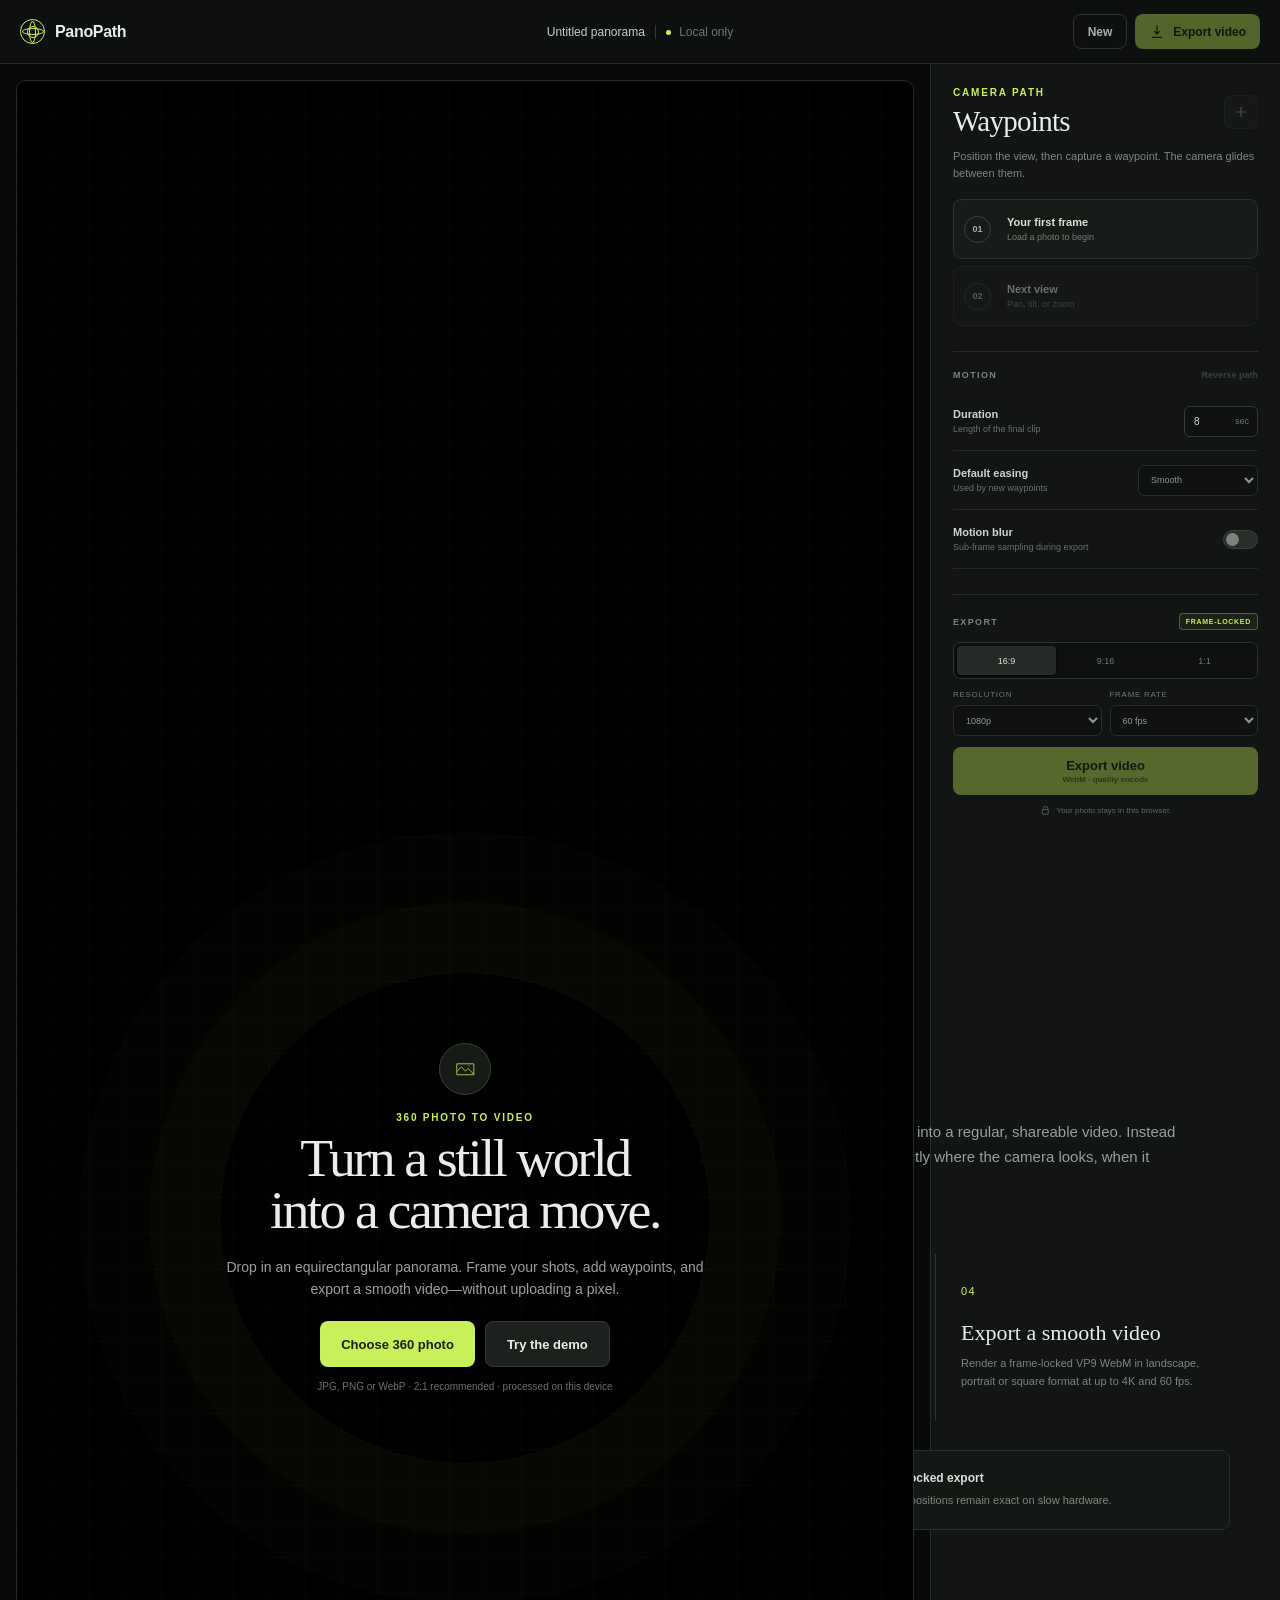
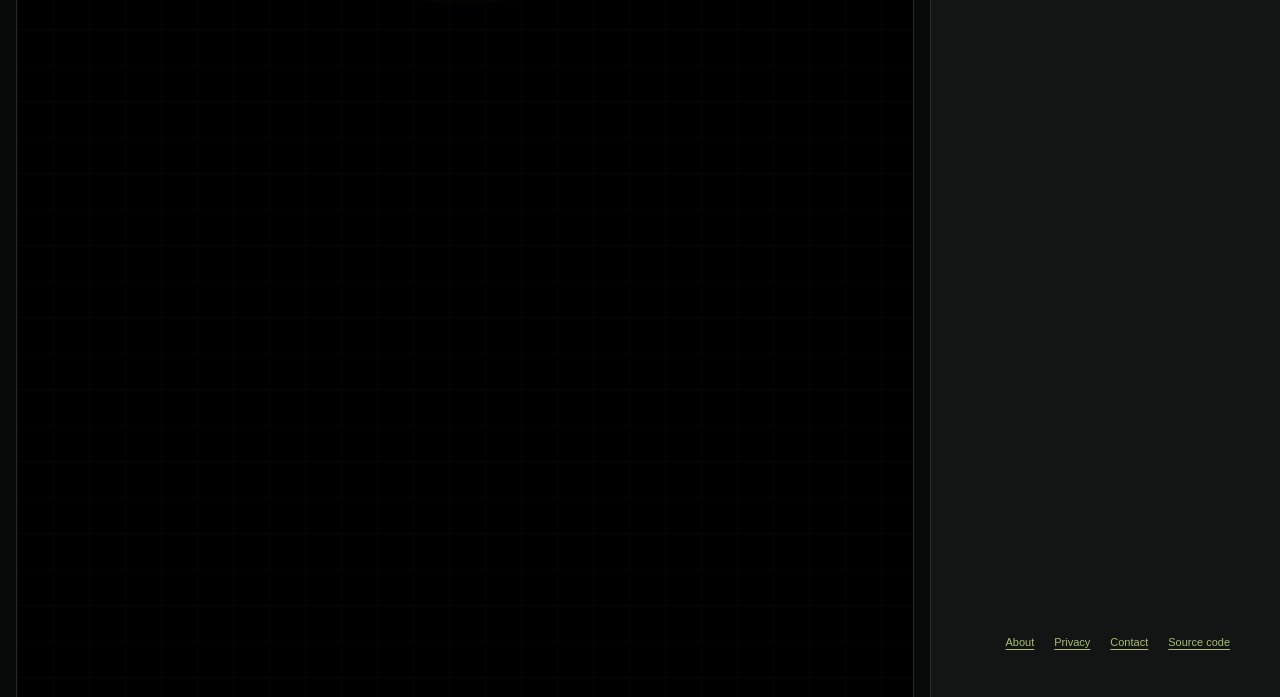
==== commit 6a5cdf82: "Document waypoint rotation direction" ====
--- a/index.html
+++ b/index.html
@@ -78,7 +78,8 @@
       { "@type": "Question", "name": "How do I convert a 360 photo to a video?", "acceptedAnswer": { "@type": "Answer", "text": "Choose a 2:1 equirectangular panorama, frame the opening view, add camera waypoints for each pan, tilt or zoom, preview the motion path, and export the result as a WebM video." } },
       { "@type": "Question", "name": "Does PanoPath upload my 360 photo?", "acceptedAnswer": { "@type": "Answer", "text": "No. The panorama is decoded, rendered and encoded locally by your web browser. It is not uploaded to a server." } },
       { "@type": "Question", "name": "Why is the exported camera motion smooth?", "acceptedAnswer": { "@type": "Answer", "text": "On browsers with WebCodecs, every output frame is rendered at its exact timeline position before encoding. Slow hardware can increase export time without changing the camera timing." } },
-      { "@type": "Question", "name": "What 360 photo format works best?", "acceptedAnswer": { "@type": "Answer", "text": "A 2:1 equirectangular JPG, PNG or WebP works best. Use a 4096 by 2048 source for HD output and an 8K source when reframing to a sharp 4K video." } }
+      { "@type": "Question", "name": "What 360 photo format works best?", "acceptedAnswer": { "@type": "Answer", "text": "A 2:1 equirectangular JPG, PNG or WebP works best. Use a 4096 by 2048 source for HD output and an 8K source when reframing to a sharp 4K video." } },
+      { "@type": "Question", "name": "How do I change the rotation direction between two waypoints?", "acceptedAnswer": { "@type": "Answer", "text": "Select the destination waypoint and change its Pan value by one full turn. Subtract 360 degrees to force one direction or add 360 degrees to force the other. For example, 90 degrees and -270 degrees end at the same view but travel there in opposite directions. Reverse path swaps the whole waypoint order instead." } }
     ]
   }
   </script>
@@ -237,6 +238,7 @@
       <details><summary>How does PanoPath prevent stuttering?</summary><p>In browsers with WebCodecs, each output frame is rendered at its exact timeline position. The export may take longer on slower hardware, but the intended camera timing does not change.</p></details>
       <details><summary>What image resolution should I use?</summary><p>A 4096×2048 panorama is a good source for HD output. For a sharp 4K reframed video, use an 8K equirectangular source because the virtual camera sees only part of the sphere at once.</p></details>
       <details><summary>Which browsers provide the best export?</summary><p>Current Chrome and Edge releases provide the preferred frame-locked WebCodecs path. Other browsers use a real-time compatibility encoder when available.</p></details>
+      <details><summary>How do I change the rotation direction between two waypoints?</summary><p>Select destination waypoint B and change its <strong>Pan</strong> value by one full turn. Subtract 360° to force one direction or add 360° to force the other. For example, 90° and −270° end at the same view, but the camera travels there in opposite directions. <strong>Reverse path</strong> is different: it swaps the entire waypoint sequence.</p></details>
     </div>
   </section>
 
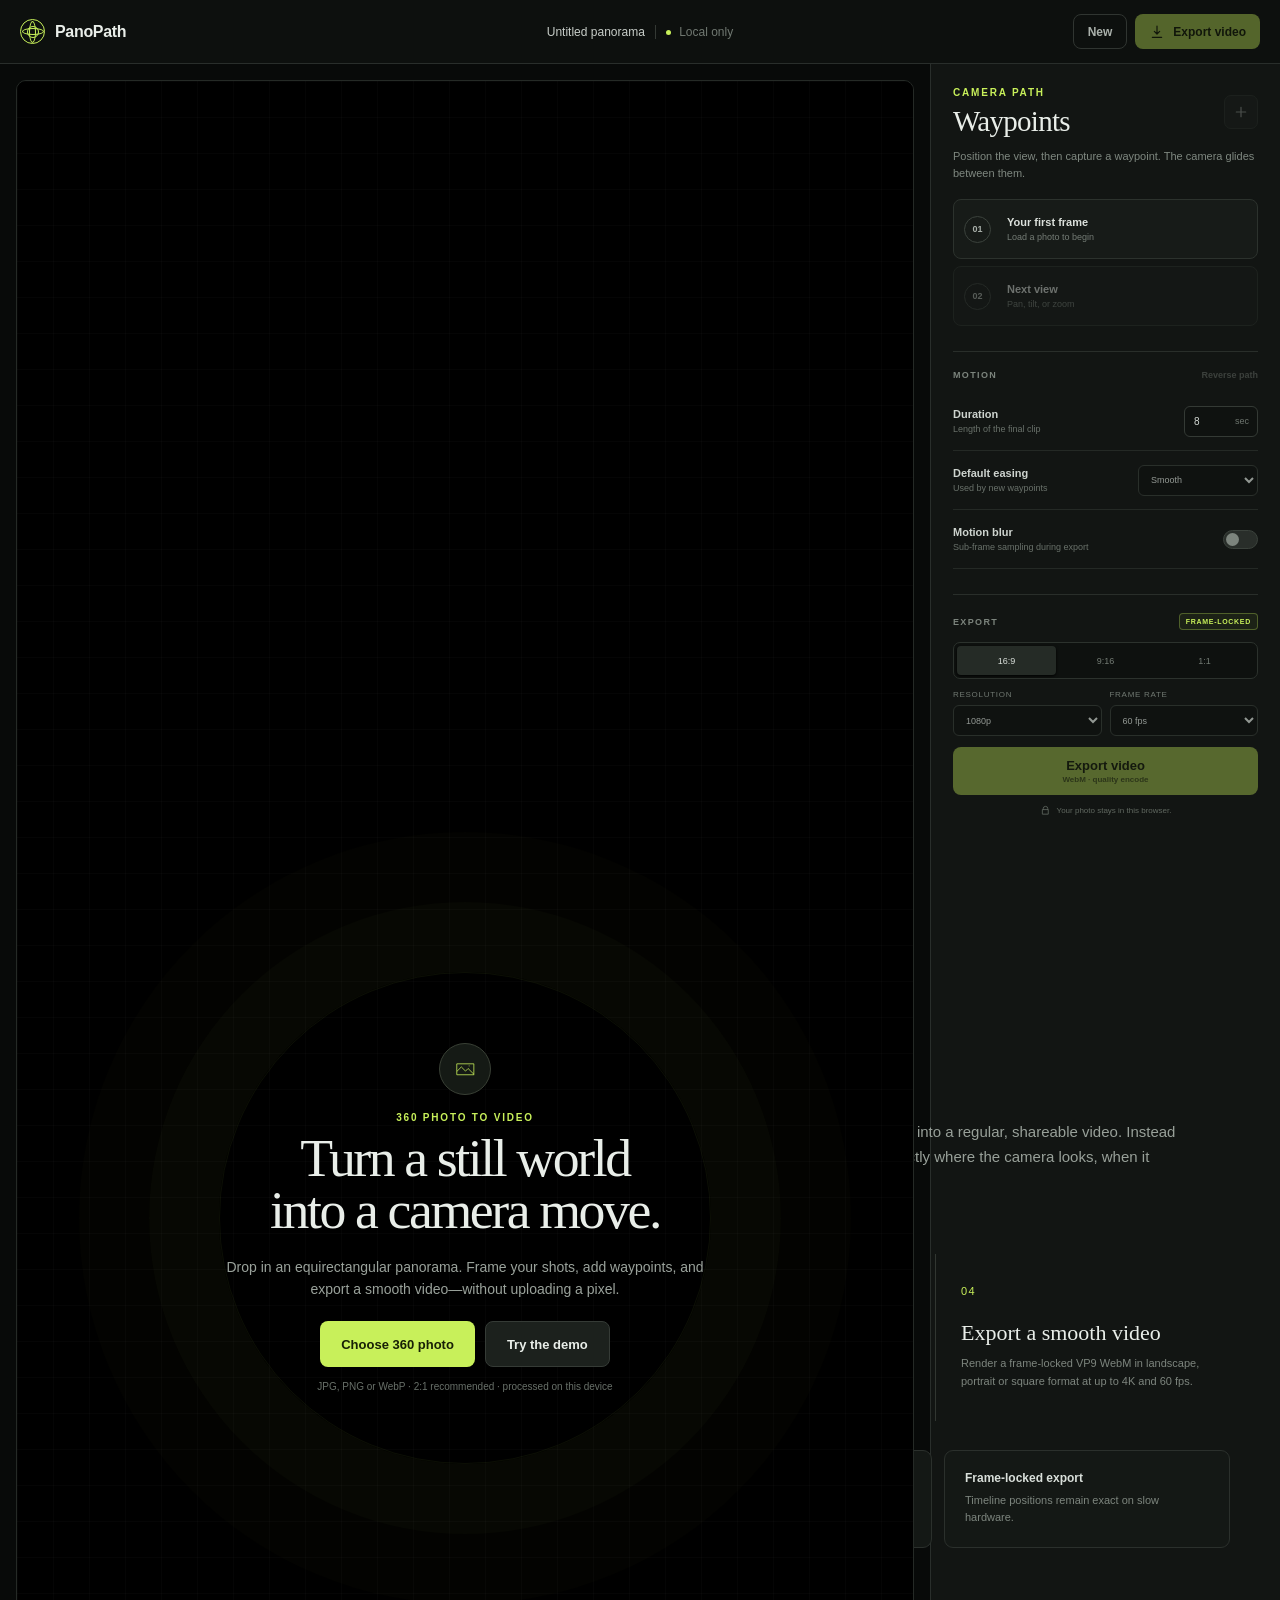
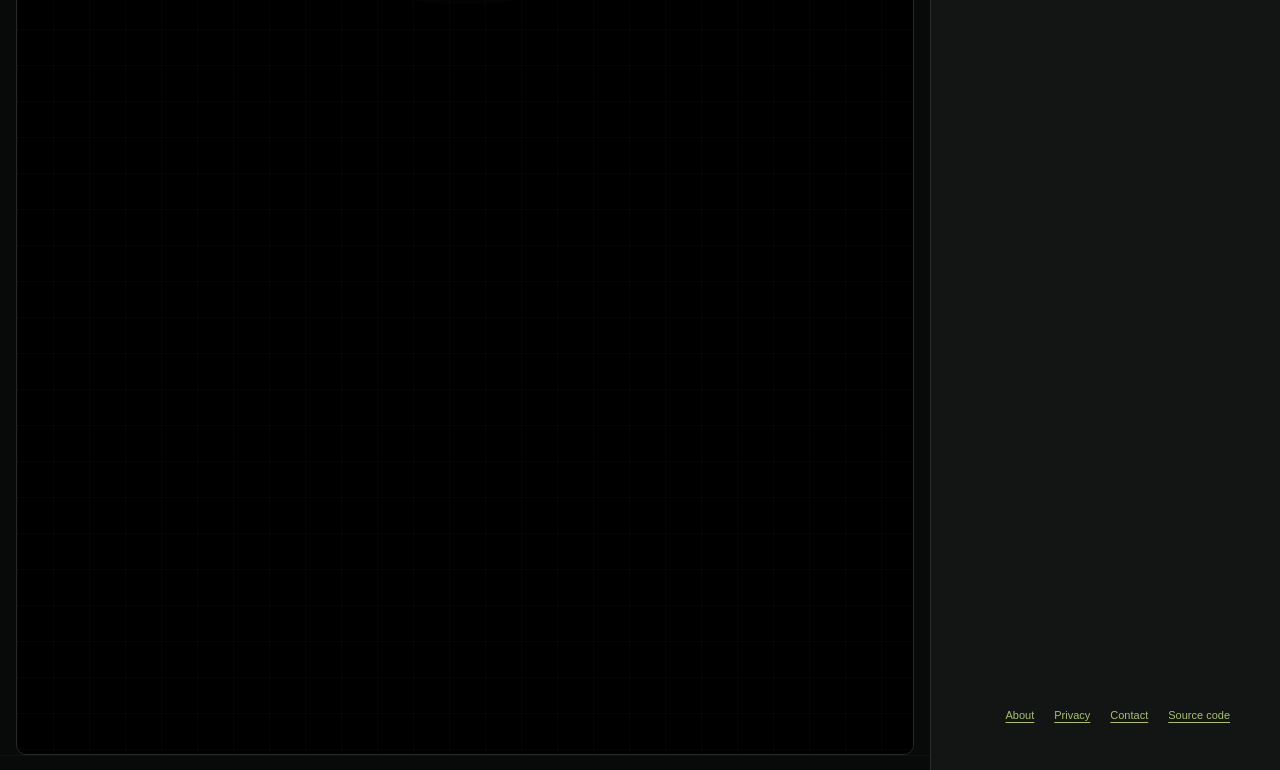
==== commit 474975a6: "Highlight interactive 360 photo viewer" ====
--- a/index.html
+++ b/index.html
@@ -4,13 +4,13 @@
   <meta charset="UTF-8" />
   <meta name="viewport" content="width=device-width, initial-scale=1.0" />
   <meta name="theme-color" content="#0b0d0c" />
-  <meta name="description" content="Convert a 360° panorama photo to a smooth video in your browser. Add pan, tilt, zoom and timed camera waypoints, then export up to 4K at 60 fps." />
+  <meta name="description" content="View a 360° panorama and convert it to a smooth video in your browser. Explore freely, add pan, tilt and zoom waypoints, then export up to 4K at 60 fps." />
   <meta name="robots" content="index,follow,max-image-preview:large,max-snippet:-1,max-video-preview:-1" />
   <meta property="og:type" content="website" />
   <meta property="og:url" content="https://panopath.prabalbanerjee.xyz/" />
   <meta property="og:site_name" content="PanoPath" />
   <meta property="og:title" content="360 Photo to Video Converter with Camera Waypoints" />
-  <meta property="og:description" content="Create smooth pan, tilt and zoom videos from equirectangular 360° photos. Private, browser-based and free to use." />
+  <meta property="og:description" content="View equirectangular 360° photos, then create smooth pan, tilt and zoom videos with camera waypoints. Private, browser-based and free." />
   <meta property="og:image" content="https://panopath.prabalbanerjee.xyz/og-image.png" />
   <meta property="og:image:width" content="1200" />
   <meta property="og:image:height" content="630" />
@@ -25,7 +25,7 @@
   <link rel="shortcut icon" href="/favicon.ico" />
   <link rel="apple-touch-icon" href="/apple-touch-icon.png" sizes="180x180" />
   <link rel="manifest" href="/site.webmanifest" />
-  <title>360 Photo to Video Converter with Waypoints — PanoPath</title>
+  <title>360 Photo Viewer &amp; Video Converter with Waypoints — PanoPath</title>
   <link rel="stylesheet" href="styles.css" />
   <script type="application/ld+json">
   {
@@ -35,7 +35,7 @@
     "alternateName": "PanoPath 360 Photo Motion Studio",
     "url": "https://panopath.prabalbanerjee.xyz/",
     "image": "https://panopath.prabalbanerjee.xyz/og-image.png",
-    "description": "A private in-browser editor that converts equirectangular 360 degree photos into smooth conventional videos using timed pan, tilt, zoom and camera waypoints.",
+    "description": "A private in-browser 360 photo viewer and editor that converts equirectangular panoramas into smooth conventional videos using timed pan, tilt, zoom and camera waypoints.",
     "applicationCategory": "MultimediaApplication",
     "applicationSubCategory": "Video editor",
     "operatingSystem": "Any operating system with a modern web browser",
@@ -46,6 +46,7 @@
     "offers": { "@type": "Offer", "price": "0", "priceCurrency": "USD" },
     "featureList": [
       "360 photo to video conversion",
+      "Interactive 360 panorama photo viewing",
       "Pan, tilt and zoom camera waypoints",
       "Frame-locked VP9 WebM export",
       "Up to 4K resolution and 60 frames per second",
@@ -79,7 +80,8 @@
       { "@type": "Question", "name": "Does PanoPath upload my 360 photo?", "acceptedAnswer": { "@type": "Answer", "text": "No. The panorama is decoded, rendered and encoded locally by your web browser. It is not uploaded to a server." } },
       { "@type": "Question", "name": "Why is the exported camera motion smooth?", "acceptedAnswer": { "@type": "Answer", "text": "On browsers with WebCodecs, every output frame is rendered at its exact timeline position before encoding. Slow hardware can increase export time without changing the camera timing." } },
       { "@type": "Question", "name": "What 360 photo format works best?", "acceptedAnswer": { "@type": "Answer", "text": "A 2:1 equirectangular JPG, PNG or WebP works best. Use a 4096 by 2048 source for HD output and an 8K source when reframing to a sharp 4K video." } },
-      { "@type": "Question", "name": "How do I change the rotation direction between two waypoints?", "acceptedAnswer": { "@type": "Answer", "text": "Select the destination waypoint and change its Pan value by one full turn. Subtract 360 degrees to force one direction or add 360 degrees to force the other. For example, 90 degrees and -270 degrees end at the same view but travel there in opposite directions. Reverse path swaps the whole waypoint order instead." } }
+      { "@type": "Question", "name": "How do I change the rotation direction between two waypoints?", "acceptedAnswer": { "@type": "Answer", "text": "Select the destination waypoint and change its Pan value by one full turn. Subtract 360 degrees to force one direction or add 360 degrees to force the other. For example, 90 degrees and -270 degrees end at the same view but travel there in opposite directions. Reverse path swaps the whole waypoint order instead." } },
+      { "@type": "Question", "name": "Can I use PanoPath as a 360 photo viewer?", "acceptedAnswer": { "@type": "Answer", "text": "Yes. Load a 2:1 equirectangular JPG, PNG or WebP and drag to look around the full panorama. Scroll to zoom, use the reset-view control to return to the starting direction, and enter fullscreen for an immersive browser-based 360 photo viewer. Exporting a video is optional." } }
     ]
   }
   </script>
@@ -226,6 +228,7 @@
       <article><span>04</span><h3>Export a smooth video</h3><p>Render a frame-locked VP9 WebM in landscape, portrait or square format at up to 4K and 60 fps.</p></article>
     </div>
     <div class="feature-band">
+      <div><strong>Interactive 360 viewer</strong><p>Drag, zoom and enter fullscreen to explore a panorama without exporting.</p></div>
       <div><strong>Private by design</strong><p>No account, cloud render or photo upload.</p></div>
       <div><strong>Waypoint control</strong><p>Animate pan, tilt, field of view and timing.</p></div>
       <div><strong>Frame-locked export</strong><p>Timeline positions remain exact on slow hardware.</p></div>
@@ -239,6 +242,7 @@
       <details><summary>What image resolution should I use?</summary><p>A 4096×2048 panorama is a good source for HD output. For a sharp 4K reframed video, use an 8K equirectangular source because the virtual camera sees only part of the sphere at once.</p></details>
       <details><summary>Which browsers provide the best export?</summary><p>Current Chrome and Edge releases provide the preferred frame-locked WebCodecs path. Other browsers use a real-time compatibility encoder when available.</p></details>
       <details><summary>How do I change the rotation direction between two waypoints?</summary><p>Select destination waypoint B and change its <strong>Pan</strong> value by one full turn. Subtract 360° to force one direction or add 360° to force the other. For example, 90° and −270° end at the same view, but the camera travels there in opposite directions. <strong>Reverse path</strong> is different: it swaps the entire waypoint sequence.</p></details>
+      <details><summary>Can I use PanoPath as a free 360 photo viewer?</summary><p>Yes. Load a 2:1 equirectangular JPG, PNG or WebP, then drag to look around the complete panorama. Scroll to zoom, reset the view when needed, or enter fullscreen for a more immersive browser-based 360° panorama viewer. Exporting a video is entirely optional.</p></details>
     </div>
   </section>
 
--- a/styles.css
+++ b/styles.css
@@ -181,7 +181,7 @@
 .answer-grid span { color: var(--lime); font: 11px/1 var(--sans); letter-spacing: .12em; }
 .answer-grid h3 { margin: 22px 0 10px; font: 400 22px/1.1 var(--serif); }
 .answer-grid p, .feature-band p { margin: 0; color: #7d857e; font-size: 11px; line-height: 1.6; }
-.feature-band { margin: 28px 0 100px; display: grid; grid-template-columns: repeat(3,1fr); gap: 12px; }
+.feature-band { margin: 28px 0 100px; display: grid; grid-template-columns: repeat(4,1fr); gap: 12px; }
 .feature-band div { border: 1px solid #2b302c; border-radius: 9px; padding: 20px; background: #141815; }
 .feature-band strong { display: block; color: #d9dfda; font-size: 12px; margin-bottom: 7px; }
 .faq { max-width: 850px; margin: 0 auto; }
@@ -216,6 +216,7 @@
   .answer-grid { grid-template-columns: 1fr 1fr; }
   .answer-grid article:nth-child(3) { border-left: 0; border-top: 1px solid #313631; }
   .answer-grid article:nth-child(4) { border-top: 1px solid #313631; }
+  .feature-band { grid-template-columns: 1fr 1fr; }
 }
 @media (max-width: 560px) {
   .topbar { padding: 0 12px; }
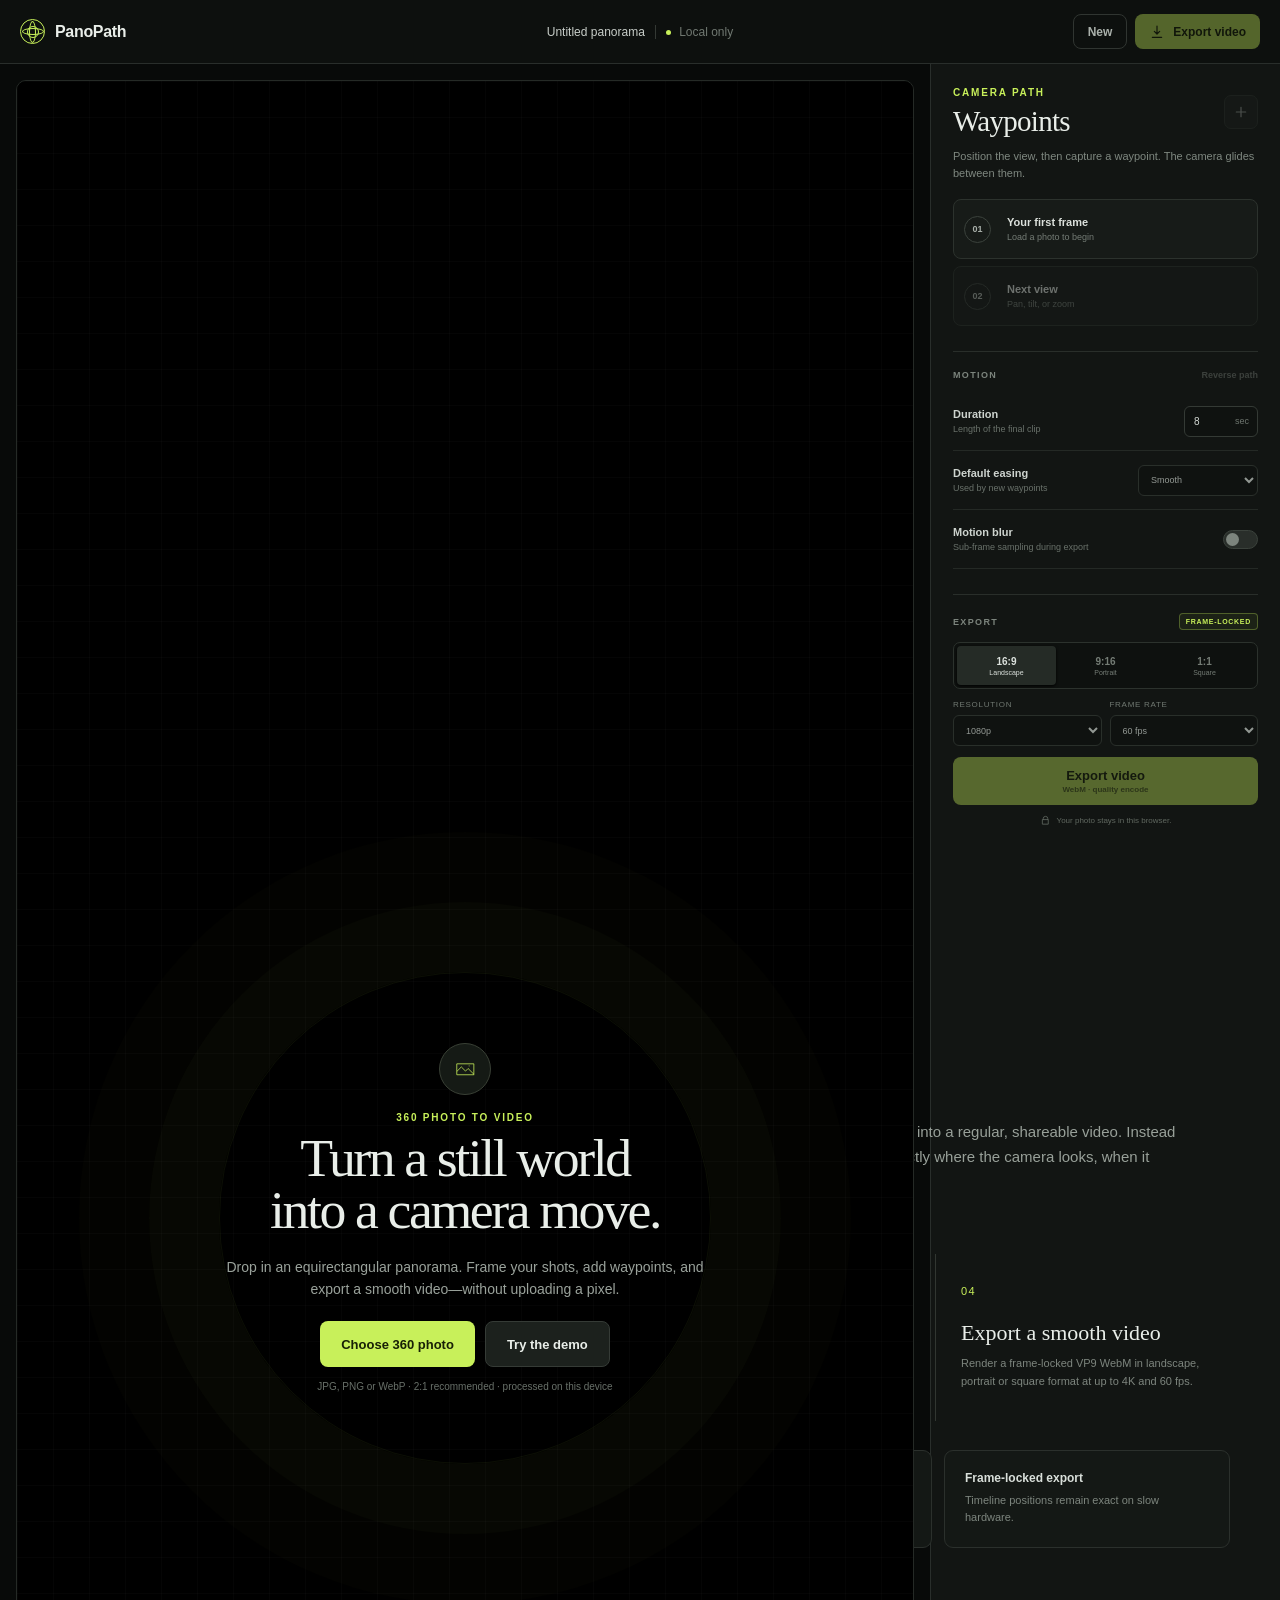
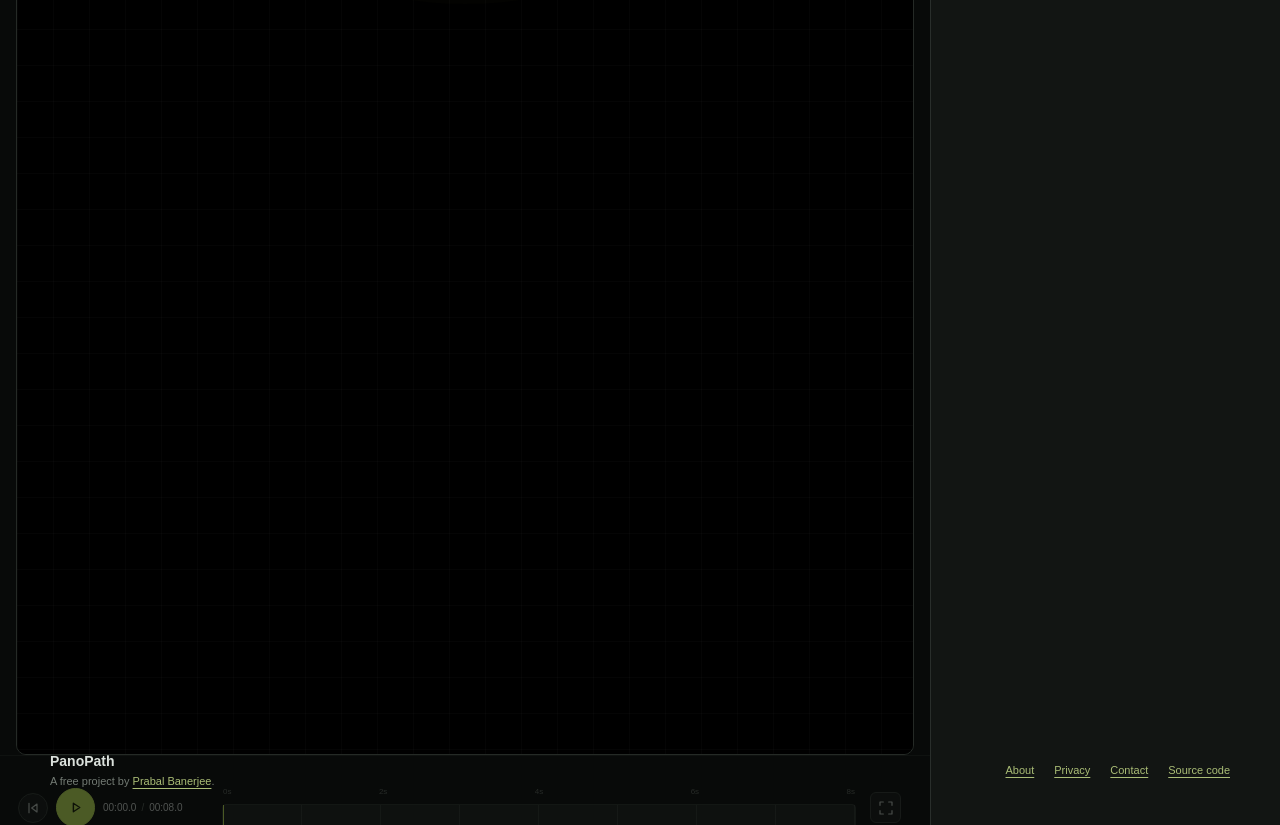
==== commit 4b58fea6: "Clarify portrait and square video exports" ====
--- a/index.html
+++ b/index.html
@@ -80,6 +80,7 @@
       { "@type": "Question", "name": "Does PanoPath upload my 360 photo?", "acceptedAnswer": { "@type": "Answer", "text": "No. The panorama is decoded, rendered and encoded locally by your web browser. It is not uploaded to a server." } },
       { "@type": "Question", "name": "Why is the exported camera motion smooth?", "acceptedAnswer": { "@type": "Answer", "text": "On browsers with WebCodecs, every output frame is rendered at its exact timeline position before encoding. Slow hardware can increase export time without changing the camera timing." } },
       { "@type": "Question", "name": "What 360 photo format works best?", "acceptedAnswer": { "@type": "Answer", "text": "A 2:1 equirectangular JPG, PNG or WebP works best. Use a 4096 by 2048 source for HD output and an 8K source when reframing to a sharp 4K video." } },
+      { "@type": "Question", "name": "Can I export vertical or square 360 photo videos?", "acceptedAnswer": { "@type": "Answer", "text": "Yes. Choose 9:16 Portrait for vertical video, 1:1 Square for square video, or 16:9 Landscape for widescreen video before exporting." } },
       { "@type": "Question", "name": "How do I change the rotation direction between two waypoints?", "acceptedAnswer": { "@type": "Answer", "text": "Select the destination waypoint and change its Pan value by one full turn. Subtract 360 degrees to force one direction or add 360 degrees to force the other. For example, 90 degrees and -270 degrees end at the same view but travel there in opposite directions. Reverse path swaps the whole waypoint order instead." } },
       { "@type": "Question", "name": "Can I use PanoPath as a 360 photo viewer?", "acceptedAnswer": { "@type": "Answer", "text": "Yes. Load a 2:1 equirectangular JPG, PNG or WebP and drag to look around the full panorama. Scroll to zoom, use the reset-view control to return to the starting direction, and enter fullscreen for an immersive browser-based 360 photo viewer. Exporting a video is optional." } }
     ]
@@ -198,10 +199,10 @@
 
       <div class="export-settings">
         <div class="section-label"><span>EXPORT</span><span class="quality-pill">FRAME-LOCKED</span></div>
-        <div class="segmented" id="aspectControl" aria-label="Aspect ratio">
-          <button type="button" data-aspect="16:9" class="active" disabled>16:9</button>
-          <button type="button" data-aspect="9:16" disabled>9:16</button>
-          <button type="button" data-aspect="1:1" disabled>1:1</button>
+        <div class="segmented" id="aspectControl" aria-label="Video aspect ratio">
+          <button type="button" data-aspect="16:9" class="active" aria-pressed="true" disabled><strong>16:9</strong><small>Landscape</small></button>
+          <button type="button" data-aspect="9:16" aria-pressed="false" disabled><strong>9:16</strong><small>Portrait</small></button>
+          <button type="button" data-aspect="1:1" aria-pressed="false" disabled><strong>1:1</strong><small>Square</small></button>
         </div>
         <div class="export-grid">
           <label>Resolution<select id="resolutionSelect" disabled><option value="1080">1080p</option><option value="1440">1440p</option><option value="2160">4K</option></select></label>
@@ -240,6 +241,7 @@
       <details><summary>Does PanoPath upload my panorama?</summary><p>No. Decoding, WebGL rendering and video encoding happen locally in your browser. Closing the page discards the photo.</p></details>
       <details><summary>How does PanoPath prevent stuttering?</summary><p>In browsers with WebCodecs, each output frame is rendered at its exact timeline position. The export may take longer on slower hardware, but the intended camera timing does not change.</p></details>
       <details><summary>What image resolution should I use?</summary><p>A 4096×2048 panorama is a good source for HD output. For a sharp 4K reframed video, use an 8K equirectangular source because the virtual camera sees only part of the sphere at once.</p></details>
+      <details><summary>Can I export vertical or square 360 photo videos?</summary><p>Yes. In Export, choose <strong>9:16 Portrait</strong> for vertical social video, <strong>1:1 Square</strong> for a square video, or <strong>16:9 Landscape</strong> for widescreen. The selected resolution is used as the shorter edge, so 1080p produces 1080×1920 portrait, 1080×1080 square, or 1920×1080 landscape video.</p></details>
       <details><summary>Which browsers provide the best export?</summary><p>Current Chrome and Edge releases provide the preferred frame-locked WebCodecs path. Other browsers use a real-time compatibility encoder when available.</p></details>
       <details><summary>How do I change the rotation direction between two waypoints?</summary><p>Select destination waypoint B and change its <strong>Pan</strong> value by one full turn. Subtract 360° to force one direction or add 360° to force the other. For example, 90° and −270° end at the same view, but the camera travels there in opposite directions. <strong>Reverse path</strong> is different: it swaps the entire waypoint sequence.</p></details>
       <details><summary>Can I use PanoPath as a free 360 photo viewer?</summary><p>Yes. Load a 2:1 equirectangular JPG, PNG or WebP, then drag to look around the complete panorama. Scroll to zoom, reset the view when needed, or enter fullscreen for a more immersive browser-based 360° panorama viewer. Exporting a video is entirely optional.</p></details>
--- a/styles.css
+++ b/styles.css
@@ -145,7 +145,9 @@
 .toggle-row input:checked + i::after { transform: translateX(16px); background: #172006; }
 .quality-pill { color: var(--lime); border: 1px solid rgba(200,240,90,.3); background: rgba(200,240,90,.06); padding: 4px 6px; border-radius: 4px; font-size: 7px; letter-spacing: .1em; }
 .segmented { display: grid; grid-template-columns: repeat(3, 1fr); padding: 3px; background: #0e110f; border: 1px solid #2c322d; border-radius: 7px; }
-.segmented button { height: 29px; border: 0; border-radius: 4px; background: transparent; color: #747c75; font-size: 9px; cursor: pointer; }
+.segmented button { min-height: 39px; border: 0; border-radius: 4px; background: transparent; color: #747c75; font-size: 9px; cursor: pointer; display: flex; flex-direction: column; align-items: center; justify-content: center; gap: 2px; }
+.segmented button strong { color: inherit; font-size: 10px; }
+.segmented button small { color: inherit; font-size: 7px; }
 .segmented button.active { color: #dbe1dc; background: #252b26; box-shadow: 0 1px 3px #000; }
 .export-grid { display: grid; grid-template-columns: 1fr 1fr; gap: 8px; margin: 11px 0; }
 .export-grid label { display: flex; flex-direction: column; gap: 6px; color: #707871; font-size: 8px; text-transform: uppercase; letter-spacing: .09em; }
